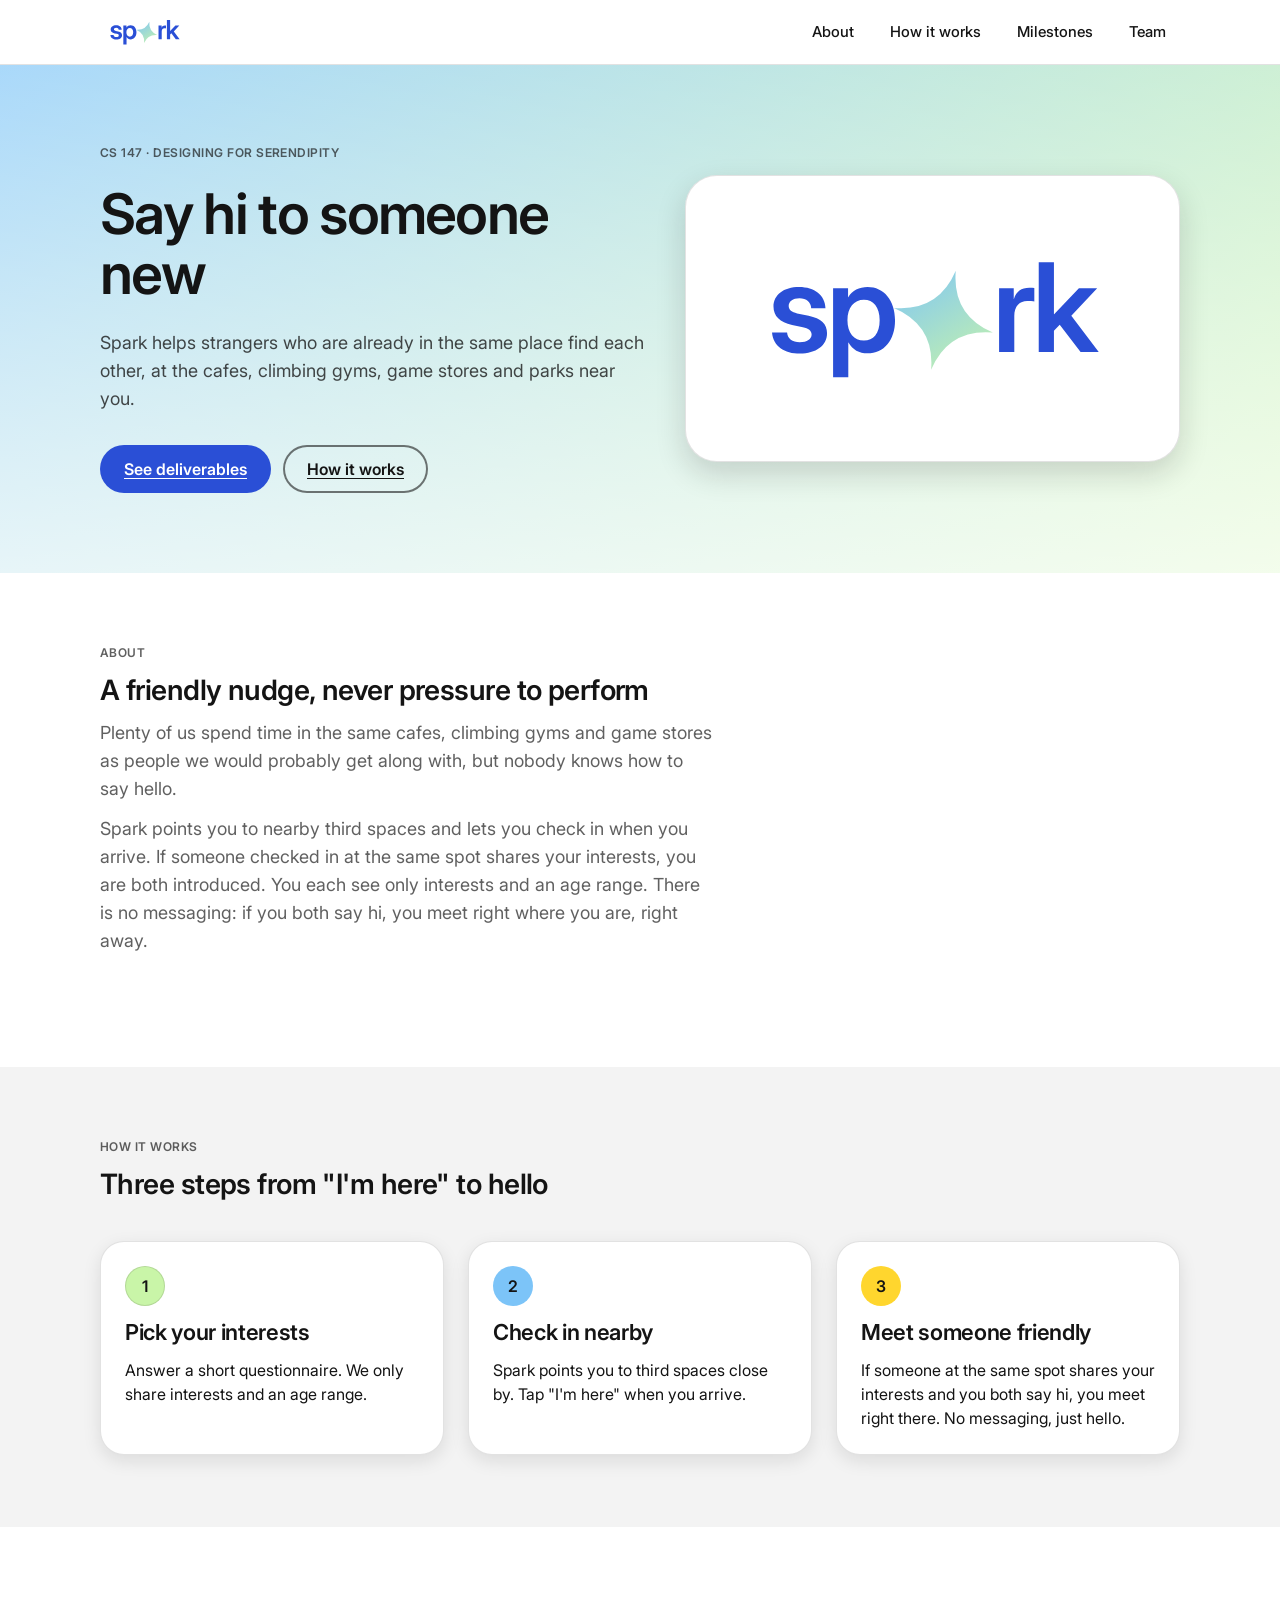
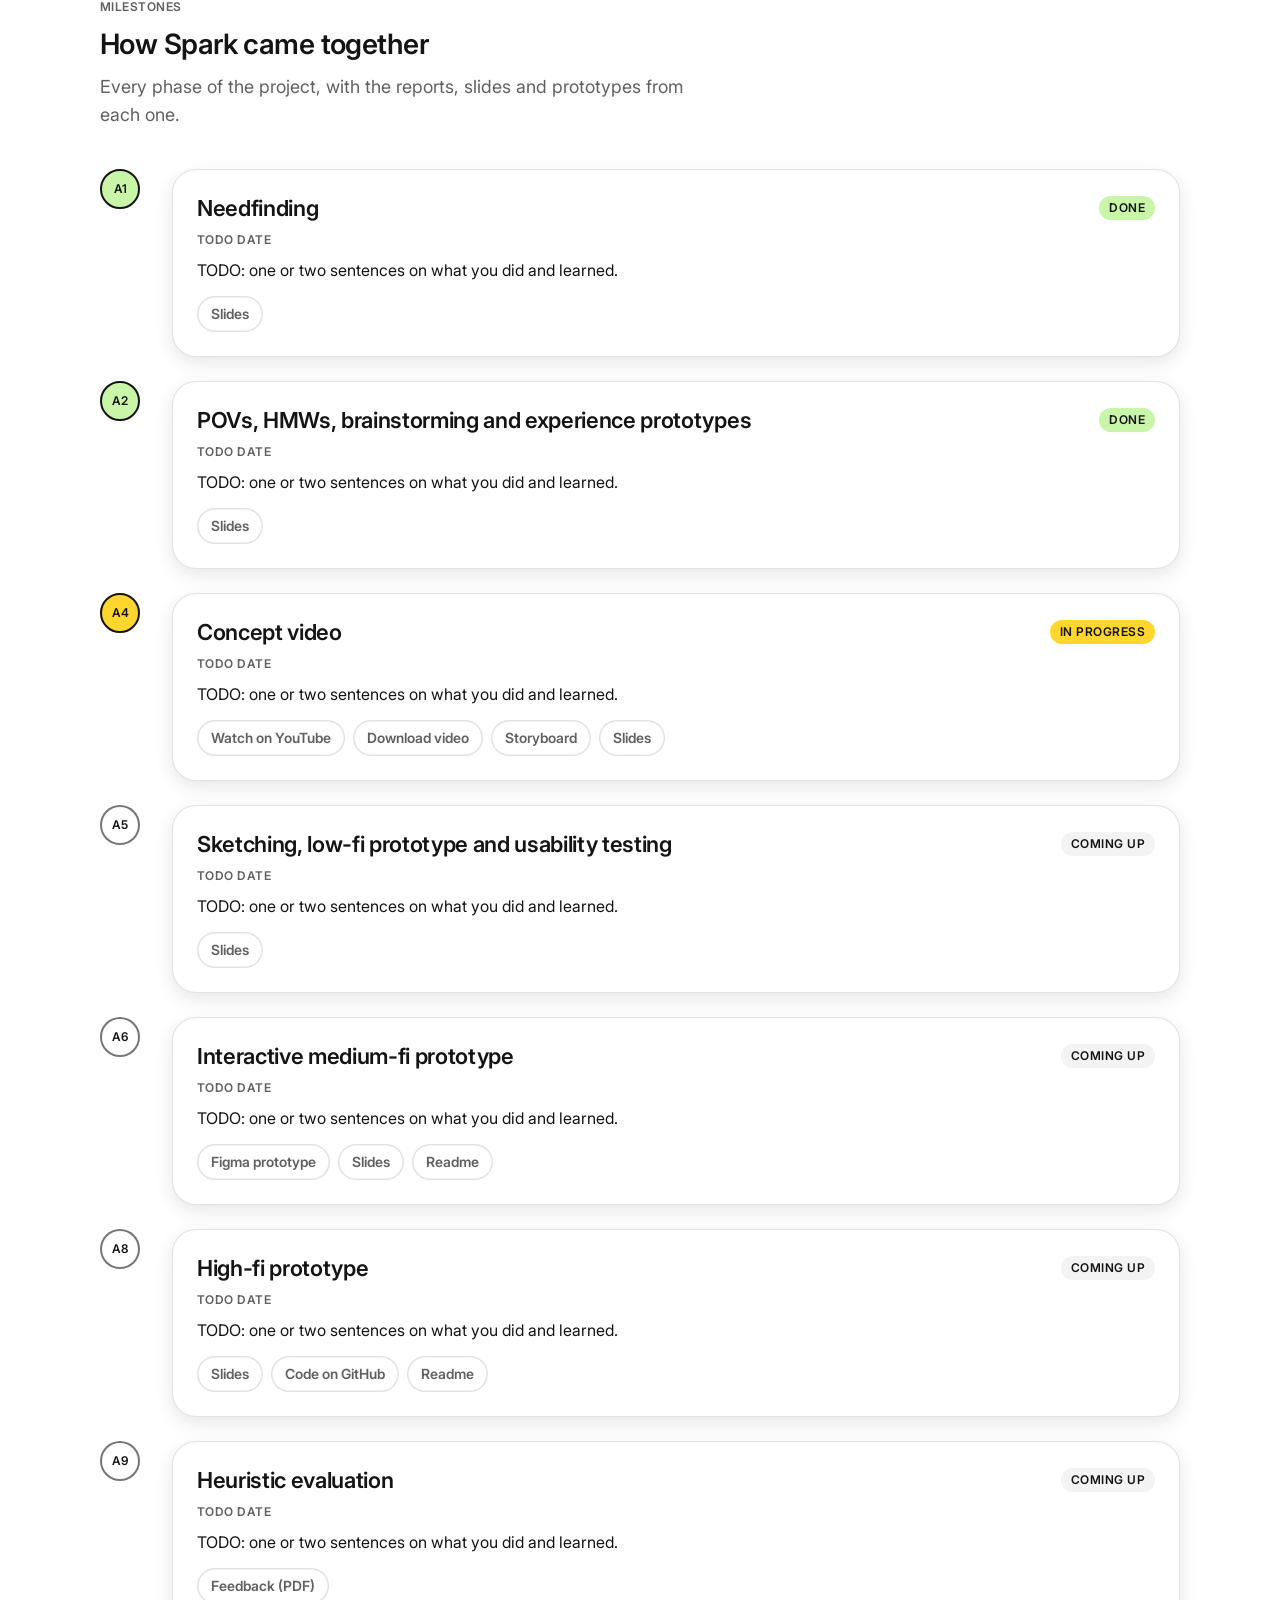
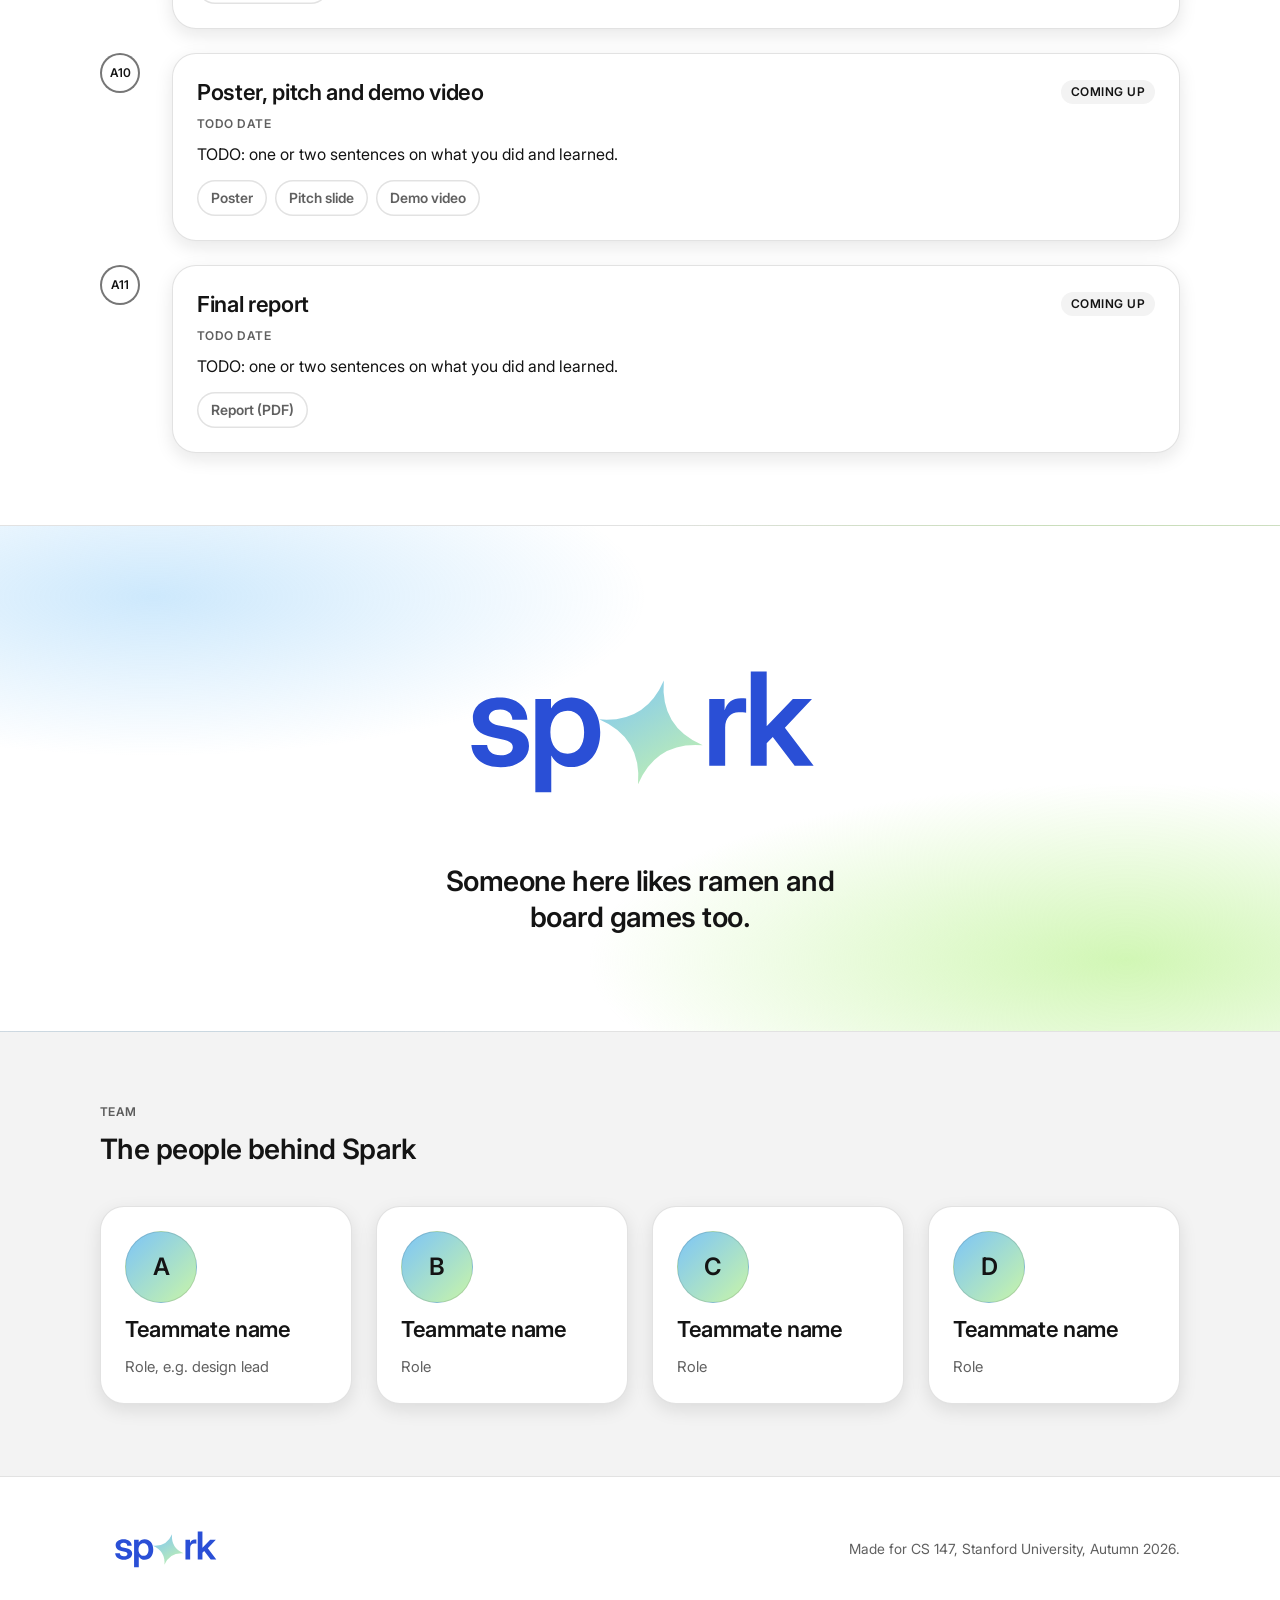
==== index.html @ 53fa0419 "Bigger logo placements and gentle page animation Hero logo card, mid-page logo band, larger footer l" ====
<!doctype html>
<html lang="en" data-theme="light">
<head>
  <meta charset="utf-8">
  <meta name="viewport" content="width=device-width, initial-scale=1">
  <title>Spark</title>
  <meta name="description" content="Spark helps strangers who are already in the same place find each other.">
  <link rel="icon" href="brand/logo/spark-mark.svg" type="image/svg+xml">
  <link rel="stylesheet" href="brand/tokens.css">
  <link rel="stylesheet" href="brand/components/bundle.css">
  <link rel="stylesheet" href="css/style.css">
  <script>document.documentElement.classList.add("js");</script>
</head>
<body>

<!-- All links on this site are RELATIVE (no leading slash, no full URLs to our own files)
     so it can move from web.stanford.edu to hci.stanford.edu at the end of the quarter. -->

<header class="nav">
  <div class="wrap">
    <a href="#top" aria-label="Spark home"><img src="brand/logo/spark-logo-transparent.svg" alt="Spark"></a>
    <nav aria-label="Main">
      <ul>
        <li><a href="#about">About</a></li>
        <li><a href="#how">How it works</a></li>
        <li><a href="#milestones">Milestones</a></li>
        <li><a href="#team">Team</a></li>
      </ul>
    </nav>
  </div>
</header>

<main id="top">

  <!-- Hero -->
  <div class="hero">
    <!-- tiny decorative sparkles (same four-point shape as the logo), they pop in and fade -->
    <svg width="0" height="0" style="position:absolute" aria-hidden="true"><symbol id="sp" viewBox="100 -100 140 140"><path d="M170.13 -80.44 Q177.06 -37.87 219.63 -30.94 Q177.06 -24.01 170.13 18.56 Q163.20 -24.01 120.63 -30.94 Q163.20 -37.87 170.13 -80.44Z"/></symbol></svg>
    <svg class="spk s1" aria-hidden="true"><use href="#sp"/></svg>
    <svg class="spk s2" aria-hidden="true"><use href="#sp"/></svg>
    <svg class="spk s3" aria-hidden="true"><use href="#sp"/></svg>
    <svg class="spk s4" aria-hidden="true"><use href="#sp"/></svg>
    <div class="wrap hero-grid">
      <div class="hero-copy">
        <p class="label">CS 147 · Designing for Serendipity</p>
        <h1>Say hi to someone new</h1>
        <p class="lead">Spark helps strangers who are already in the same place find each other, at the cafes, climbing gyms, game stores and parks near you.</p>
        <div class="actions">
          <a class="sp-btn" href="#milestones">See deliverables</a>
          <a class="sp-btn sp-btn--secondary" href="#how">How it works</a>
        </div>
      </div>
      <div class="hero-logo-card">
        <img src="brand/logo/spark-logo-animated-transparent.svg" alt="Spark">
      </div>
    </div>
  </div>

  <!-- About -->
  <section id="about">
    <div class="wrap">
      <div class="section-head">
        <p class="label">About</p>
        <h2>A friendly nudge, never pressure to perform</h2>
        <p class="lead">Plenty of us spend time in the same cafes, climbing gyms and game stores as people we would probably get along with, but nobody knows how to say hello.</p>
        <p class="lead">Spark points you to nearby third spaces and lets you check in when you arrive. If someone checked in at the same spot shares your interests, you are both introduced. You each see only interests and an age range. There is no messaging: if you both say hi, you meet right where you are, right away.</p>
      </div>
    </div>
  </section>

  <!-- How it works -->
  <section id="how" class="band">
    <div class="wrap">
      <div class="section-head">
        <p class="label">How it works</p>
        <h2>Three steps from "I'm here" to hello</h2>
      </div>
      <div class="steps">
        <div class="card">
          <div class="step-num">1</div>
          <h3>Pick your interests</h3>
          <p>Answer a short questionnaire. We only share interests and an age range.</p>
        </div>
        <div class="card">
          <div class="step-num">2</div>
          <h3>Check in nearby</h3>
          <p>Spark points you to third spaces close by. Tap "I'm here" when you arrive.</p>
        </div>
        <div class="card">
          <div class="step-num">3</div>
          <h3>Meet someone friendly</h3>
          <p>If someone at the same spot shares your interests and you both say hi, you meet right there. No messaging, just hello.</p>
        </div>
      </div>
      <!-- TODO: add screenshots or prototype links here (put files in assets/img/) -->
    </div>
  </section>

  <!-- Milestones -->
  <section id="milestones">
    <div class="wrap">
      <div class="section-head">
        <p class="label">Milestones</p>
        <h2>How Spark came together</h2>
        <p class="lead">Every phase of the project, with the reports, slides and prototypes from each one.</p>
      </div>

      <!-- To add a milestone: copy one <li> block, change the class (done / now / blank),
           the number, title, date, text and links. Put PDFs in the docs/ folder and link
           with a relative path, like href="docs/needfinding.pdf". Use class="chip soon" for
           links that are not ready yet. -->
      <ol class="timeline">

        <li class="milestone done">
          <div class="dot">A1</div>
          <div class="card">
            <div class="milestone-top"><h3>Needfinding</h3><span class="badge done">Done</span></div>
            <p class="label">TODO date</p>
            <p>TODO: one or two sentences on what you did and learned.</p>
            <div class="links"><a class="chip soon" href="#milestones">Slides</a></div>
          </div>
        </li>

        <li class="milestone done">
          <div class="dot">A2</div>
          <div class="card">
            <div class="milestone-top"><h3>POVs, HMWs, brainstorming and experience prototypes</h3><span class="badge done">Done</span></div>
            <p class="label">TODO date</p>
            <p>TODO: one or two sentences on what you did and learned.</p>
            <div class="links"><a class="chip soon" href="#milestones">Slides</a></div>
          </div>
        </li>

        <li class="milestone now">
          <div class="dot">A4</div>
          <div class="card">
            <div class="milestone-top"><h3>Concept video</h3><span class="badge now">In progress</span></div>
            <p class="label">TODO date</p>
            <p>TODO: one or two sentences on what you did and learned.</p>
            <div class="links"><a class="chip soon" href="#milestones">Watch on YouTube</a><a class="chip soon" href="#milestones">Download video</a><a class="chip soon" href="#milestones">Storyboard</a><a class="chip soon" href="#milestones">Slides</a></div>
          </div>
        </li>

        <li class="milestone ">
          <div class="dot">A5</div>
          <div class="card">
            <div class="milestone-top"><h3>Sketching, low-fi prototype and usability testing</h3><span class="badge ">Coming up</span></div>
            <p class="label">TODO date</p>
            <p>TODO: one or two sentences on what you did and learned.</p>
            <div class="links"><a class="chip soon" href="#milestones">Slides</a></div>
          </div>
        </li>

        <li class="milestone ">
          <div class="dot">A6</div>
          <div class="card">
            <div class="milestone-top"><h3>Interactive medium-fi prototype</h3><span class="badge ">Coming up</span></div>
            <p class="label">TODO date</p>
            <p>TODO: one or two sentences on what you did and learned.</p>
            <div class="links"><a class="chip soon" href="#milestones">Figma prototype</a><a class="chip soon" href="#milestones">Slides</a><a class="chip soon" href="#milestones">Readme</a></div>
          </div>
        </li>

        <li class="milestone ">
          <div class="dot">A8</div>
          <div class="card">
            <div class="milestone-top"><h3>High-fi prototype</h3><span class="badge ">Coming up</span></div>
            <p class="label">TODO date</p>
            <p>TODO: one or two sentences on what you did and learned.</p>
            <div class="links"><a class="chip soon" href="#milestones">Slides</a><a class="chip soon" href="#milestones">Code on GitHub</a><a class="chip soon" href="#milestones">Readme</a></div>
          </div>
        </li>

        <li class="milestone ">
          <div class="dot">A9</div>
          <div class="card">
            <div class="milestone-top"><h3>Heuristic evaluation</h3><span class="badge ">Coming up</span></div>
            <p class="label">TODO date</p>
            <p>TODO: one or two sentences on what you did and learned.</p>
            <div class="links"><a class="chip soon" href="#milestones">Feedback (PDF)</a></div>
          </div>
        </li>

        <li class="milestone ">
          <div class="dot">A10</div>
          <div class="card">
            <div class="milestone-top"><h3>Poster, pitch and demo video</h3><span class="badge ">Coming up</span></div>
            <p class="label">TODO date</p>
            <p>TODO: one or two sentences on what you did and learned.</p>
            <div class="links"><a class="chip soon" href="#milestones">Poster</a><a class="chip soon" href="#milestones">Pitch slide</a><a class="chip soon" href="#milestones">Demo video</a></div>
          </div>
        </li>

        <li class="milestone ">
          <div class="dot">A11</div>
          <div class="card">
            <div class="milestone-top"><h3>Final report</h3><span class="badge ">Coming up</span></div>
            <p class="label">TODO date</p>
            <p>TODO: one or two sentences on what you did and learned.</p>
            <div class="links"><a class="chip soon" href="#milestones">Report (PDF)</a></div>
          </div>
        </li>

      </ol>
    </div>
  </section>

  <!-- Logo band -->
  <section class="logo-band sp-wash" aria-label="Spark">
    <div class="wrap">
      <img src="brand/logo/spark-logo-animated-transparent.svg" alt="Spark">
      <p class="pull">Someone here likes ramen and board games too.</p>
    </div>
  </section>

  <!-- Team -->
  <section id="team" class="band">
    <div class="wrap">
      <div class="section-head">
        <p class="label">Team</p>
        <h2>The people behind Spark</h2>
      </div>
      <!-- Copy a .person card per teammate. For a photo, replace the initial with
           <img src="assets/img/name.jpg" alt="Name"> inside .avatar -->
      <div class="team">
        <div class="card person"><div class="avatar">A</div><h3>Teammate name</h3><p class="role">Role, e.g. design lead</p></div>
        <div class="card person"><div class="avatar">B</div><h3>Teammate name</h3><p class="role">Role</p></div>
        <div class="card person"><div class="avatar">C</div><h3>Teammate name</h3><p class="role">Role</p></div>
        <div class="card person"><div class="avatar">D</div><h3>Teammate name</h3><p class="role">Role</p></div>
      </div>
    </div>
  </section>

</main>

<footer>
  <div class="wrap">
    <img src="brand/logo/spark-logo-transparent.svg" alt="Spark">
    <p>Made for CS 147, Stanford University, Autumn 2026.</p>
  </div>
</footer>

<script src="js/main.js"></script>
</body>
</html>
---- brand/tokens.css ----
/* Generated from tokens.json (Spark brand kit v3). Do not hand-edit; change tokens.json and regenerate. */
:root {
  --royal: #2A4FD6;
  --spark: #FFD62E;
  --sky: #7CC4F8;
  --mint: #C9F5A8;
  --ink: #141414;
  --white: #FFFFFF;
  --on-color: var(--ink);
  --space-1: 4px;
  --space-2: 8px;
  --space-3: 12px;
  --space-4: 16px;
  --space-5: 24px;
  --space-6: 32px;
  --space-7: 48px;
  --space-8: 64px;
  --radius-sm: 8px;
  --radius-md: 16px;
  --radius-lg: 24px;
  --radius-xl: 32px;
  --radius-pill: 999px;
  --radius-icon: 22.5%;
  --font-display: "Inter", ui-sans-serif, system-ui, -apple-system, "Segoe UI", sans-serif;
  --font-sans: "Inter", ui-sans-serif, system-ui, -apple-system, "Segoe UI", sans-serif;
}
:root,
[data-theme="light"] {
  --surface: var(--white);
  --surface-raised: var(--white);
  --surface-sunken: rgba(20, 20, 20, 0.05);
  --text: var(--ink);
  --text-muted: rgba(20, 20, 20, 0.68);
  --line: rgba(20, 20, 20, 0.12);
  --line-strong: rgba(20, 20, 20, 0.58);
  --primary: var(--royal);
  --on-primary: var(--white);
  --link: var(--royal);
  --focus: var(--royal);
  --shadow-soft: 0 6px 18px rgba(20, 20, 20, 0.10);
  --shadow-lift: 0 12px 30px rgba(20, 20, 20, 0.16);
}
[data-theme="dark"] {
  --surface: var(--ink);
  --surface-raised: rgba(255, 255, 255, 0.08);
  --surface-sunken: rgba(0, 0, 0, 0.25);
  --text: var(--white);
  --text-muted: rgba(255, 255, 255, 0.72);
  --line: rgba(255, 255, 255, 0.14);
  --line-strong: rgba(255, 255, 255, 0.6);
  --primary: var(--sky);
  --on-primary: var(--ink);
  --link: var(--sky);
  --focus: var(--white);
  --shadow-soft: 0 6px 18px rgba(0, 0, 0, 0.40);
  --shadow-lift: 0 12px 30px rgba(0, 0, 0, 0.50);
}

body { background: var(--surface); color: var(--text); font-family: var(--font-sans); }
---- brand/components/bundle.css ----
/* Spark component styles. Every value comes from tokens.css custom properties. */

.sp-btn {
  display: inline-flex;
  align-items: center;
  justify-content: center;
  gap: var(--space-2);
  min-height: 48px;
  padding: var(--space-3) var(--space-5);
  border: 0;
  border-radius: var(--radius-pill);
  background: var(--primary);
  color: var(--on-primary);
  font: 600 16px/24px var(--font-sans);
  cursor: pointer;
  transition: transform 160ms cubic-bezier(0.34, 1.56, 0.64, 1), background 160ms ease;
}
.sp-btn:hover { transform: translateY(-1px); }
.sp-btn:active { background-image: linear-gradient(rgba(20, 20, 20, 0.14), rgba(20, 20, 20, 0.14)); transform: scale(0.97, 0.95); }
.sp-btn:focus-visible { outline: 2px solid var(--focus); outline-offset: 2px; }
.sp-btn--accept { background: var(--spark); color: var(--on-color); }
.sp-btn--secondary {
  background: transparent;
  color: var(--text);
  box-shadow: inset 0 0 0 2px var(--line-strong);
}
.sp-btn--secondary:active { background: var(--surface-sunken); color: var(--text); }
.sp-btn--small { min-height: 40px; padding: var(--space-2) var(--space-4); font-size: 14px; line-height: 20px; }
.sp-btn[disabled] {
  background: var(--surface-sunken);
  color: var(--text-muted);
  box-shadow: none;
  cursor: not-allowed;
  transform: none;
}

.sp-chip {
  display: inline-flex;
  align-items: center;
  gap: var(--space-1);
  padding: 6px var(--space-3);
  border: 0;
  border-radius: var(--radius-pill);
  background: var(--surface-raised);
  box-shadow: inset 0 0 0 1.5px var(--line-strong);
  color: var(--text);
  font: 600 14px/20px var(--font-sans);
  cursor: pointer;
}
.sp-chip[aria-pressed="true"],
.sp-chip--selected {
  background: var(--primary);
  box-shadow: none;
  color: var(--on-primary);
}
.sp-chip--static { cursor: default; }
.sp-chip:focus-visible { outline: 2px solid var(--focus); outline-offset: 2px; }

.sp-badge {
  display: inline-flex;
  align-items: center;
  gap: var(--space-1);
  padding: 2px var(--space-2);
  border-radius: var(--radius-pill);
  font: 600 12px/16px var(--font-sans);
  letter-spacing: 0.04em;
  text-transform: uppercase;
}
.sp-badge--here { background: var(--sky); color: var(--on-color); }
.sp-badge--match { background: var(--spark); color: var(--on-color); }
.sp-badge--mint { background: var(--mint); color: var(--on-color); box-shadow: inset 0 0 0 1px rgba(20, 20, 20, 0.18); }

.sp-card {
  background: var(--surface-raised);
  color: var(--text);
  border-radius: var(--radius-lg);
  box-shadow: var(--shadow-soft), inset 0 0 0 1px var(--line);
  padding: var(--space-4);
  font-family: var(--font-sans);
}
.sp-card--hero {
  border-radius: var(--radius-xl);
  box-shadow: var(--shadow-lift), inset 0 0 0 1px var(--line);
  padding: var(--space-5);
}
.sp-card__title { margin: 0; font: 600 22px/28px var(--font-display); letter-spacing: -0.015em; }
.sp-card__meta { margin: var(--space-1) 0 0; color: var(--text-muted); font: 400 13px/18px var(--font-sans); }
.sp-card__row { display: flex; flex-wrap: wrap; gap: var(--space-2); margin-top: var(--space-3); }
.sp-card__actions { display: flex; gap: var(--space-3); margin-top: var(--space-4); }
.sp-card__actions > .sp-btn { flex: 1; }
.sp-card__note { margin: var(--space-3) 0 0; color: var(--text-muted); font: 400 13px/18px var(--font-sans); }

.sp-pin {
  flex: none;
  width: 40px;
  height: 40px;
  border-radius: 50%;
  background: var(--sky);
  display: grid;
  place-items: center;
}
.sp-pin svg { width: 22px; height: 22px; }

.sp-avatar {
  flex: none;
  width: 56px;
  height: 56px;
  border-radius: 50%;
  background: var(--ink);
  box-shadow: inset 0 0 0 1px rgba(255, 255, 255, 0.16);
  display: grid;
  place-items: center;
}
.sp-avatar svg { width: 36px; height: 36px; }

.sp-head { display: flex; align-items: center; gap: var(--space-3); }

/* Checked-in card: soft mint wash. Text is always ink on mint, in both themes. */
.sp-card--here {
  background: var(--mint);
  color: var(--ink);
}
.sp-card--here .sp-card__meta,
.sp-card--here .sp-card__note { color: rgba(20, 20, 20, 0.68); }

/* The sparkle gradient: sky to mint at 135 degrees. For washes, the logo sparkle and hero moments. */
.sp-gradient { background: linear-gradient(135deg, var(--sky), var(--mint)); color: var(--on-color); }

/* Soft wash for splash and match screens: a breath of sky top left, mint bottom right. */
.sp-wash {
  background:
    radial-gradient(55% 45% at 12% 14%, rgba(124, 196, 248, 0.38), rgba(124, 196, 248, 0) 70%),
    radial-gradient(60% 50% at 88% 86%, rgba(201, 245, 168, 0.85), rgba(201, 245, 168, 0) 70%),
    var(--surface);
}
[data-theme="dark"] .sp-wash {
  background:
    radial-gradient(55% 45% at 12% 14%, rgba(124, 196, 248, 0.10), rgba(124, 196, 248, 0) 70%),
    radial-gradient(60% 50% at 88% 86%, rgba(201, 245, 168, 0.06), rgba(201, 245, 168, 0) 70%),
    var(--surface);
}

.sp-link { color: var(--link); font-weight: 600; text-decoration: underline; text-underline-offset: 3px; }
---- css/style.css ----
/* Inter, hosted on this site (course rule: all content on the Stanford server). */
@font-face { font-family: "Inter"; font-weight: 400; font-style: normal; font-display: swap;
  src: url("../assets/fonts/Inter/static/Inter_24pt-Regular.ttf") format("truetype"); }
@font-face { font-family: "Inter"; font-weight: 500; font-style: normal; font-display: swap;
  src: url("../assets/fonts/Inter/static/Inter_24pt-Medium.ttf") format("truetype"); }
@font-face { font-family: "Inter"; font-weight: 600; font-style: normal; font-display: swap;
  src: url("../assets/fonts/Inter/static/Inter_24pt-SemiBold.ttf") format("truetype"); }

/* Spark team site. Tokens come from the Spark brand kit (six colors only). */
:root {
  --sunken: var(--surface-sunken);
  --gradient: linear-gradient(135deg, var(--sky), var(--mint));
}

* { box-sizing: border-box; }
html { scroll-behavior: smooth; scroll-padding-top: 80px; }
body {
  margin: 0;
  font-family: var(--font-sans);
  font-size: 16px;
  line-height: 24px;
  color: var(--text);
  background: var(--surface);
  -webkit-font-smoothing: antialiased;
}
img, svg { max-width: 100%; display: block; }
a { color: var(--link); font-weight: 600; text-decoration: underline; text-underline-offset: 3px; }
a:focus-visible, button:focus-visible { outline: 2px solid var(--focus); outline-offset: 2px; }

h1, h2, h3 { font-weight: 600; margin: 0; }
h1 { font-size: clamp(40px, 7vw, 56px); line-height: 1.07; letter-spacing: -0.03em; }
h2 { font-size: 28px; line-height: 34px; letter-spacing: -0.02em; }
h3 { font-size: 22px; line-height: 28px; letter-spacing: -0.015em; }
p { margin: 0; }

.wrap { width: min(1080px, 100% - 32px); margin-inline: auto; }
.label {
  font-size: 12px; line-height: 16px; font-weight: 600;
  letter-spacing: 0.04em; text-transform: uppercase; color: var(--text-muted);
}
.lead { font-size: 18px; line-height: 28px; color: var(--text-muted); max-width: 56ch; }

/* Nav */
.nav {
  position: sticky; top: 0; z-index: 10;
  background: rgba(255, 255, 255, 0.92);
  backdrop-filter: blur(8px);
  border-bottom: 1px solid var(--line);
}
.nav .wrap { display: flex; align-items: center; justify-content: space-between; height: 64px; }
.nav img { height: 44px; width: auto; }
.nav ul { display: flex; gap: 8px; list-style: none; margin: 0; padding: 0; }
.nav li a {
  display: inline-block; padding: 8px 14px; border-radius: var(--radius-pill);
  color: var(--ink); text-decoration: none; font-weight: 500; font-size: 15px;
}
.nav li a:hover { background: var(--sunken); }

/* Hero */
/* Sections */
section { padding: 72px 0; }
.section-head { display: grid; gap: 12px; margin-bottom: 40px; }

/* How it works */
.steps { display: grid; gap: 24px; grid-template-columns: repeat(auto-fit, minmax(240px, 1fr)); }
.card {
  background: var(--white); border: 1px solid var(--line);
  border-radius: var(--radius-lg); padding: 24px; box-shadow: var(--shadow-soft);
  display: grid; gap: 12px; align-content: start;
}
.step-num {
  width: 40px; height: 40px; border-radius: var(--radius-pill);
  display: grid; place-items: center; font-weight: 600;
  background: var(--mint); color: var(--ink); border: 1px solid var(--line);
}
.card:nth-child(2) .step-num { background: var(--sky); border: 0; }
.card:nth-child(3) .step-num { background: var(--spark); border: 0; }

.band { background: var(--sunken); }
.pull { font-size: 28px; line-height: 36px; font-weight: 600; letter-spacing: -0.02em; max-width: 28ch; }

/* Milestones */
.timeline { list-style: none; margin: 0; padding: 0; display: grid; gap: 24px; }
.milestone { display: grid; gap: 16px; grid-template-columns: 56px 1fr; }
.milestone .dot {
  width: 40px; height: 40px; border-radius: var(--radius-pill);
  background: var(--white); border: 2px solid var(--line-strong);
  display: grid; place-items: center; font-weight: 600; font-size: 12px;
}
.milestone.done .dot { background: var(--mint); border-color: var(--ink); }
.milestone.now .dot { background: var(--spark); border-color: var(--ink); }
.milestone .card { gap: 10px; }
.milestone-top { display: flex; flex-wrap: wrap; align-items: center; gap: 8px 12px; justify-content: space-between; }
.badge {
  font-size: 12px; line-height: 16px; font-weight: 600; letter-spacing: 0.04em;
  text-transform: uppercase; padding: 4px 10px; border-radius: var(--radius-pill);
  background: var(--sunken); color: var(--ink);
}
.badge.done { background: var(--mint); }
.badge.now { background: var(--spark); }
.links { display: flex; flex-wrap: wrap; gap: 8px; margin-top: 4px; }
.chip {
  display: inline-block; padding: 6px 14px; border-radius: var(--radius-pill);
  font-size: 14px; font-weight: 600; text-decoration: none; color: var(--royal);
  box-shadow: inset 0 0 0 1.5px var(--royal);
}
.chip:hover { background: var(--royal); color: var(--white); }
.chip.soon { color: var(--text-muted); box-shadow: inset 0 0 0 1.5px var(--line); pointer-events: none; }

/* Team */
.team { display: grid; gap: 24px; grid-template-columns: repeat(auto-fit, minmax(220px, 1fr)); }
.person { text-align: left; }
.avatar {
  width: 72px; height: 72px; border-radius: var(--radius-pill);
  background: var(--gradient); display: grid; place-items: center;
  font-size: 24px; font-weight: 600; border: 1px solid var(--line);
}
.avatar img { width: 100%; height: 100%; border-radius: inherit; object-fit: cover; }
.role { color: var(--text-muted); font-size: 15px; }

/* Footer */
footer { border-top: 1px solid var(--line); padding: 40px 0; color: var(--text-muted); font-size: 14px; }
footer .wrap { display: flex; flex-wrap: wrap; gap: 16px; justify-content: space-between; align-items: center; }
footer img { height: 64px; width: auto; }

@media (prefers-reduced-motion: reduce) {
  html { scroll-behavior: auto; }
  .btn { transition: none; }
}
@media (max-width: 720px) {
  .nav ul { display: none; }
  .milestone { grid-template-columns: 40px 1fr; gap: 12px; }
  section { padding: 56px 0; }
}

/* ---------- Hero ---------- */
.hero { background: var(--gradient); position: relative; overflow: hidden; }
.hero::after {
  content: ""; position: absolute; inset: 0; pointer-events: none;
  background: linear-gradient(180deg, rgba(255,255,255,0.35), rgba(255,255,255,0.78));
}
.hero-grid {
  position: relative; z-index: 1; padding: 80px 0; display: grid; gap: 40px;
  grid-template-columns: 1.1fr 1fr; align-items: center;
}
.hero-copy { display: grid; gap: 24px; justify-items: start; }
.hero h1 { max-width: 14ch; }
.hero .lead { color: rgba(20, 20, 20, 0.78); }
.hero .actions { display: flex; flex-wrap: wrap; gap: 12px; margin-top: 8px; }
.hero-logo-card {
  background: var(--white); border-radius: var(--radius-xl);
  box-shadow: var(--shadow-lift), inset 0 0 0 1px var(--line);
  padding: 40px 32px; display: grid; place-items: center;
}
.hero-logo-card img { width: min(100%, 420px); height: auto; }
@media (max-width: 820px) {
  .hero-grid { grid-template-columns: 1fr; padding: 48px 0 56px; }
  .hero-logo-card { order: -1; padding: 28px 20px; }
}

/* decorative sparkles: the logo's four-point shape, small, popping in and fading */
.spk { position: absolute; z-index: 1; width: 28px; height: 28px; fill: var(--white); opacity: 0; pointer-events: none; }
.spk.s1 { left: 6%;  top: 18%; animation: pop 6s ease-out 0.4s infinite; }
.spk.s2 { left: 46%; top: 10%; width: 20px; height: 20px; animation: pop 6s ease-out 2.2s infinite; }
.spk.s3 { right: 7%; top: 14%; width: 36px; height: 36px; animation: pop 6s ease-out 1.3s infinite; }
.spk.s4 { right: 12%; bottom: 14%; width: 22px; height: 22px; animation: pop 6s ease-out 3.4s infinite; }
@keyframes pop {
  0%   { opacity: 0; transform: scale(0.3) rotate(0deg); }
  12%  { opacity: 0.95; transform: scale(1.12) rotate(14deg); }
  22%  { opacity: 0.9; transform: scale(1) rotate(14deg); }
  45%, 100% { opacity: 0; transform: scale(0.8) rotate(24deg); }
}

/* hero entrance: gentle and bouncy (ease-out with a small overshoot) */
.js .hero-copy > * { animation: rise 0.4s cubic-bezier(.34,1.56,.64,1) both; }
.js .hero-copy > :nth-child(2) { animation-delay: 0.06s; }
.js .hero-copy > :nth-child(3) { animation-delay: 0.12s; }
.js .hero-copy > :nth-child(4) { animation-delay: 0.18s; }
.js .hero-logo-card { animation: card-in 0.5s cubic-bezier(.34,1.56,.64,1) 0.1s both; }
@keyframes rise { from { opacity: 0; transform: translateY(14px); } to { opacity: 1; transform: none; } }
@keyframes card-in { from { opacity: 0; transform: scale(0.94); } to { opacity: 1; transform: none; } }

/* ---------- Logo band ---------- */
.logo-band { padding: 96px 0; text-align: center; border-block: 1px solid var(--line); }
.logo-band .wrap { display: grid; gap: 24px; justify-items: center; }
.logo-band img { width: min(100%, 440px); height: auto; }
.logo-band .pull { max-width: 22ch; }

/* ---------- Scroll reveal and hover (content is always visible without JS) ---------- */
.js .reveal { opacity: 0; transform: translateY(18px); }
.js .reveal.in {
  opacity: 1; transform: none;
  transition: opacity 0.35s ease-out, transform 0.35s cubic-bezier(.34,1.56,.64,1);
  transition-delay: var(--d, 0ms);
}
.card { transition: transform 0.2s cubic-bezier(.34,1.56,.64,1), box-shadow 0.2s ease-out; }
.card:hover { transform: translateY(-3px); box-shadow: var(--shadow-lift); }
.milestone.now .dot { animation: ring 2.8s ease-out infinite; }
@keyframes ring { 0% { box-shadow: 0 0 0 0 rgba(255, 214, 46, 0.7); } 70%, 100% { box-shadow: 0 0 0 14px rgba(255, 214, 46, 0); } }
.nav { transition: box-shadow 0.2s ease-out; }
.nav.scrolled { box-shadow: var(--shadow-soft); }

@media (prefers-reduced-motion: reduce) {
  .spk { animation: none; opacity: 0; }
  .js .hero-copy > *, .js .hero-logo-card { animation: none; }
  .js .reveal, .js .reveal.in { opacity: 1; transform: none; transition: none; }
  .card, .card:hover { transition: none; transform: none; }
  .milestone.now .dot { animation: none; }
}
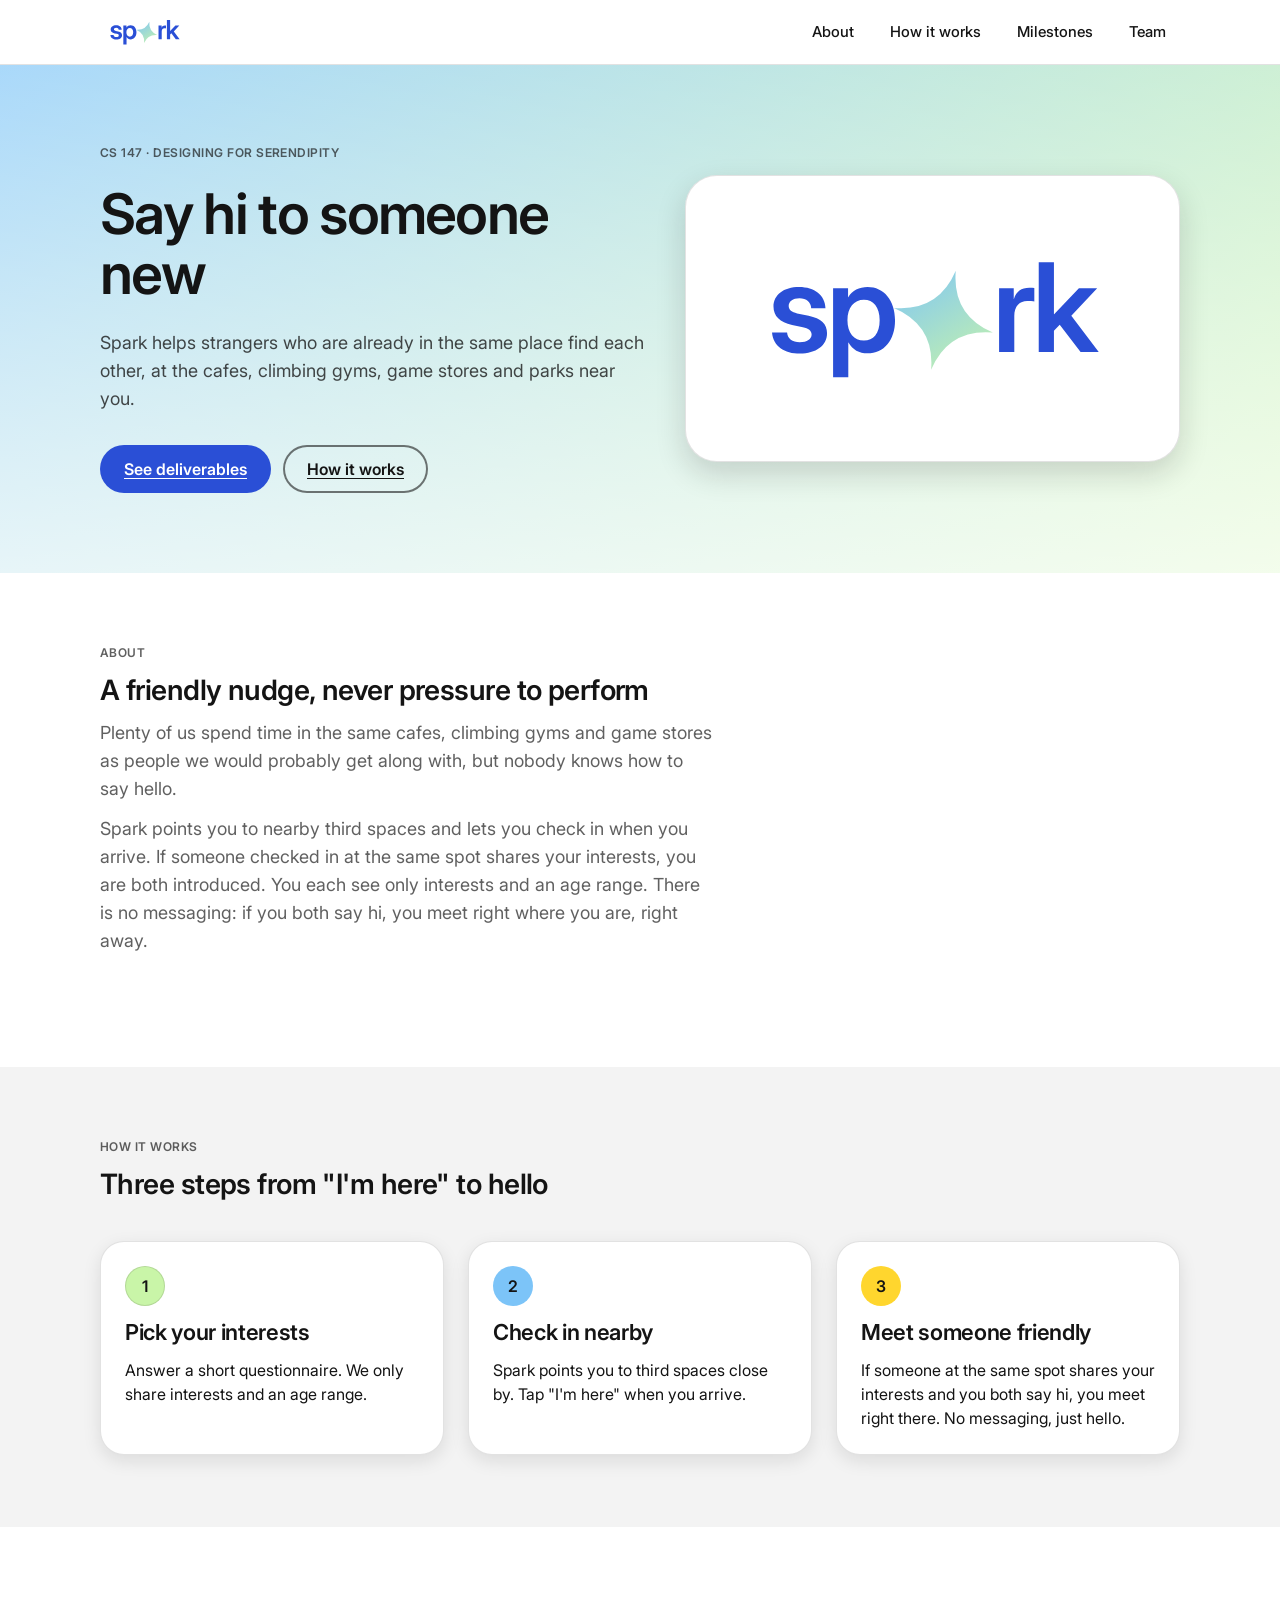
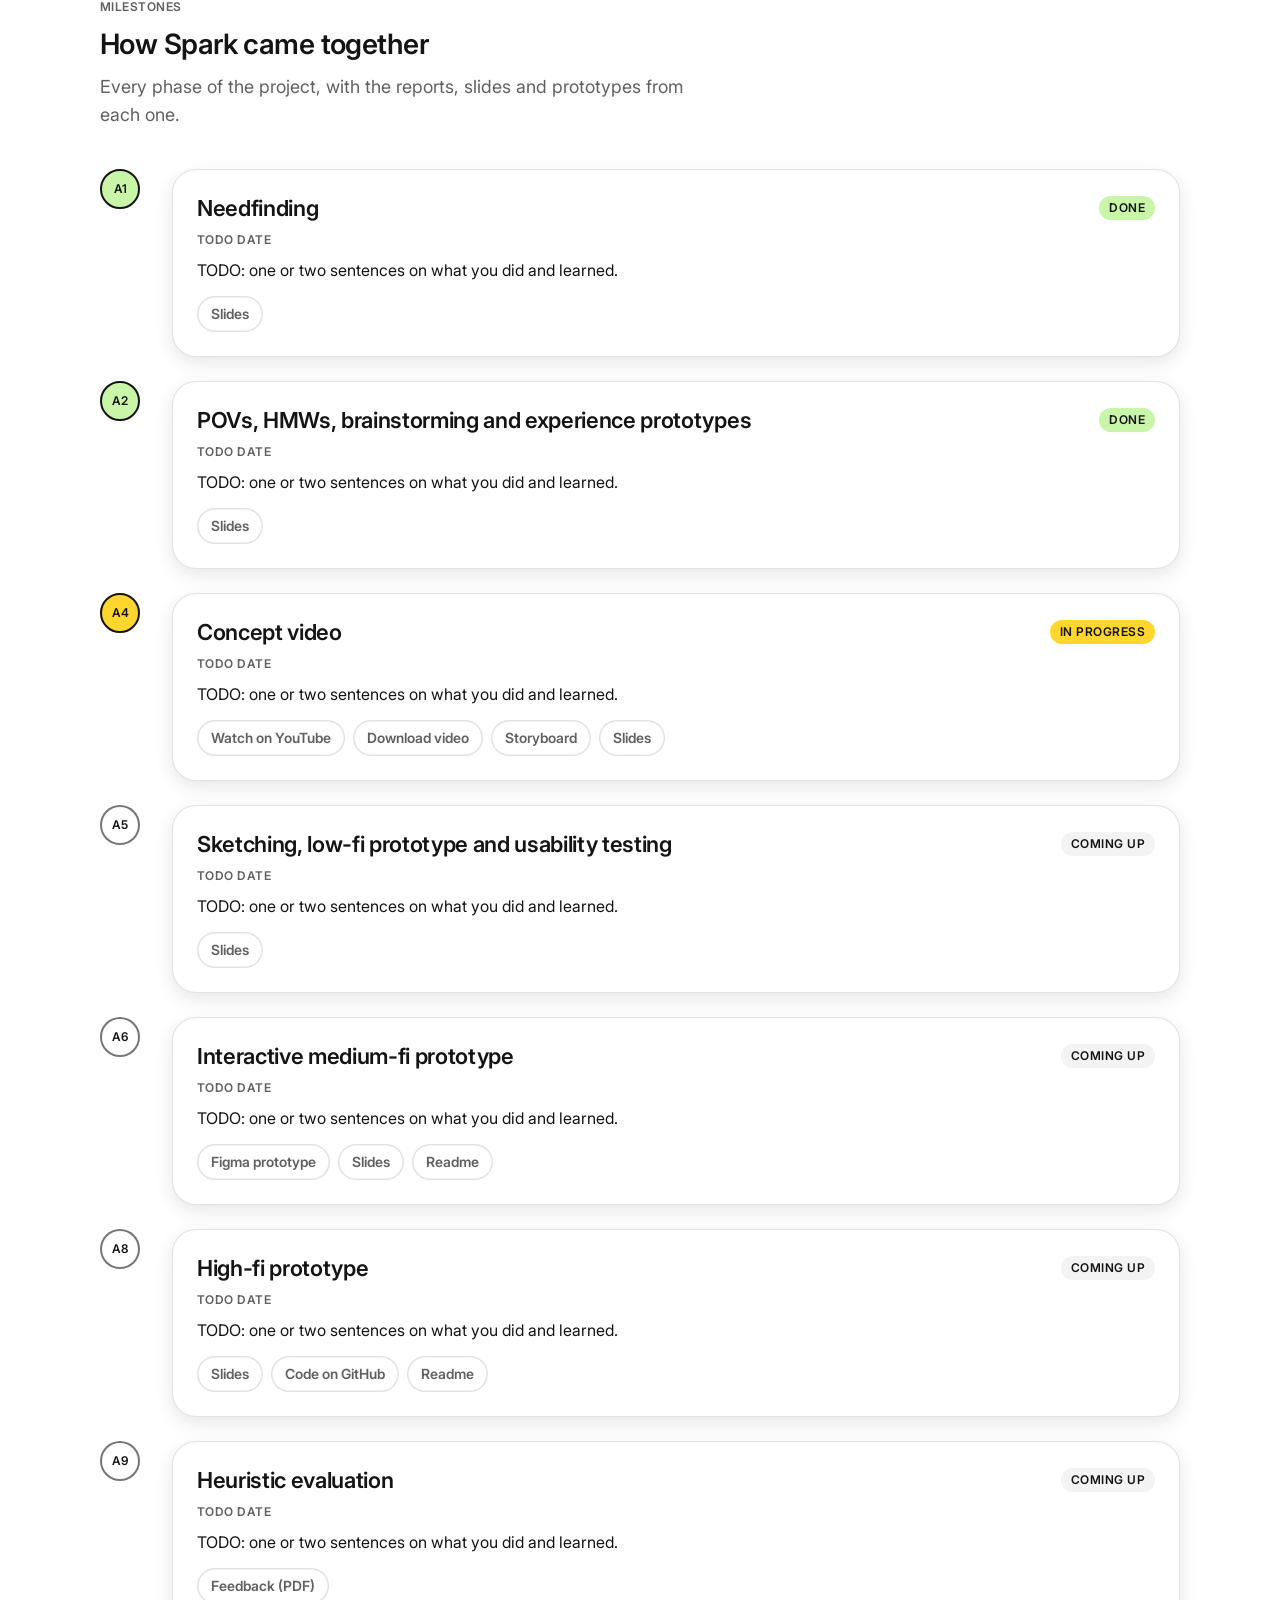
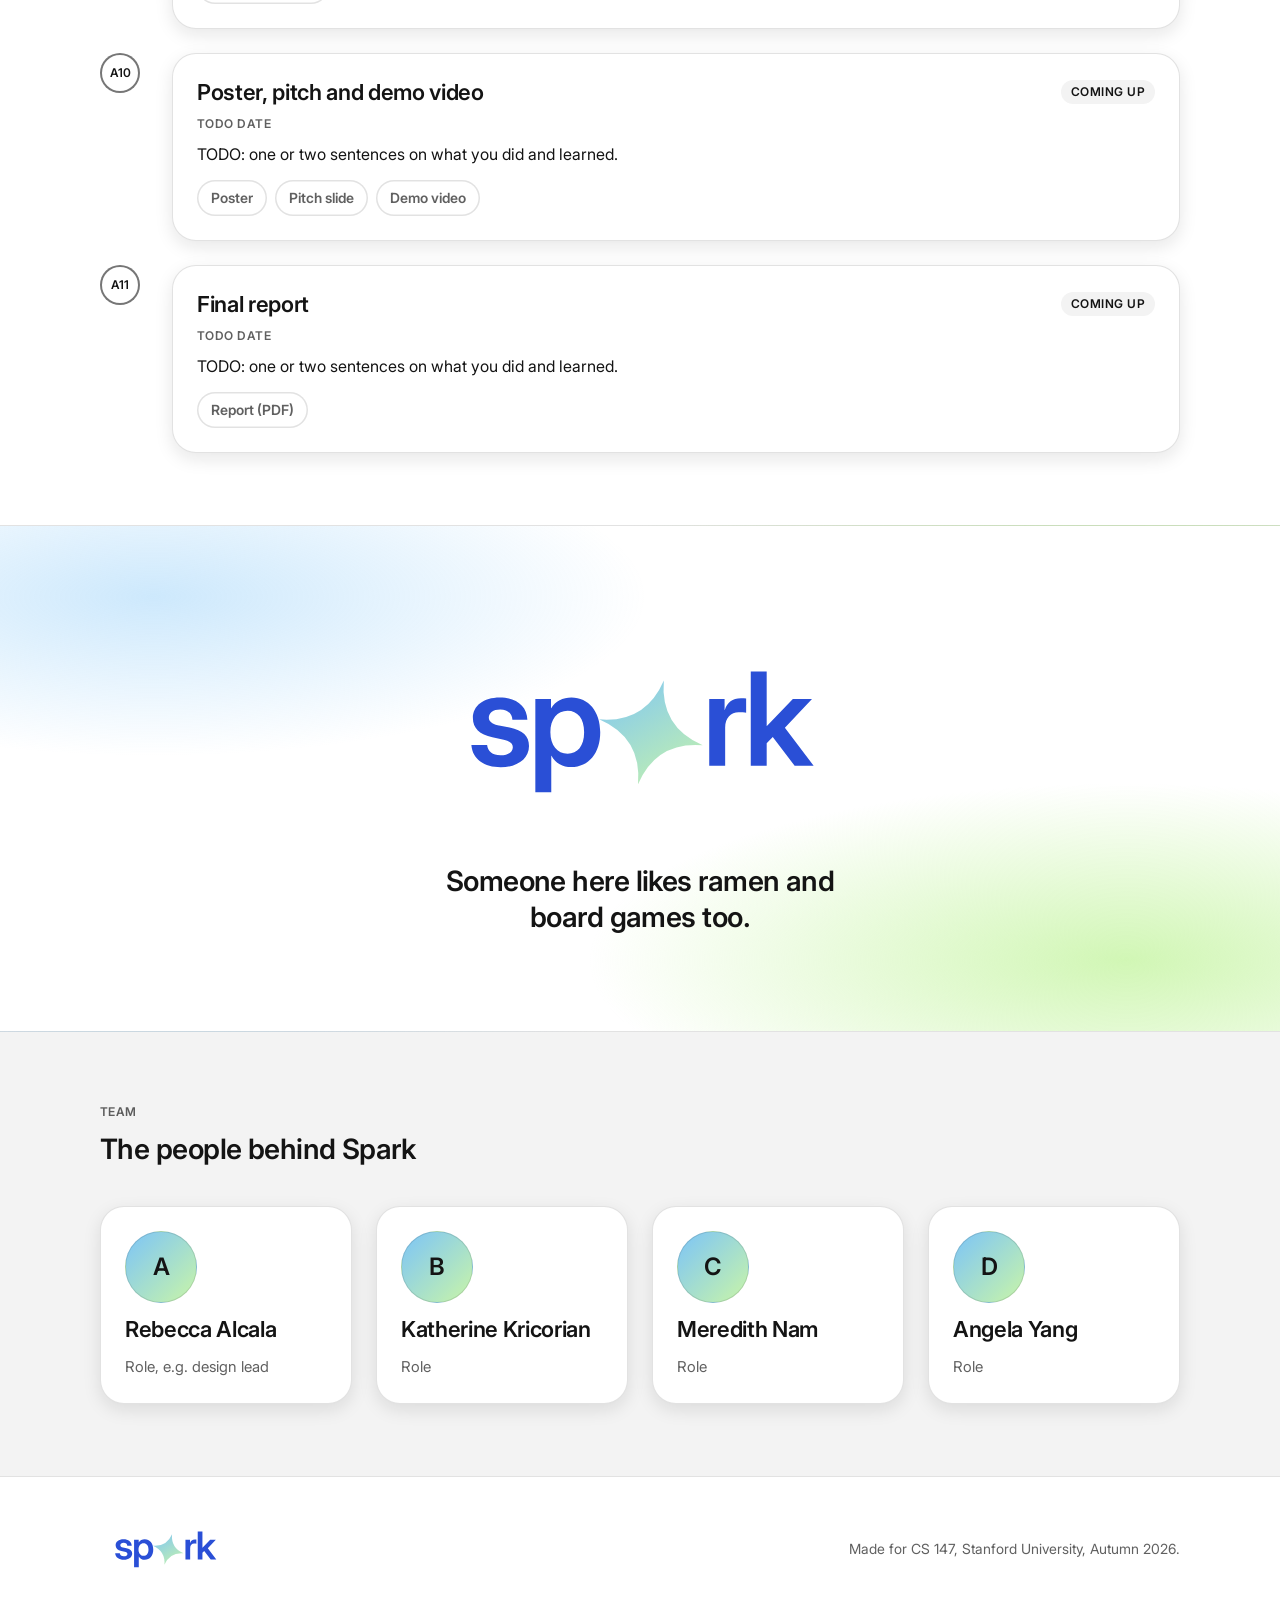
==== commit ca3f4c32: "Add names" ====
--- a/index.html
+++ b/index.html
@@ -223,10 +223,10 @@
       <!-- Copy a .person card per teammate. For a photo, replace the initial with
            <img src="assets/img/name.jpg" alt="Name"> inside .avatar -->
       <div class="team">
-        <div class="card person"><div class="avatar">A</div><h3>Teammate name</h3><p class="role">Role, e.g. design lead</p></div>
-        <div class="card person"><div class="avatar">B</div><h3>Teammate name</h3><p class="role">Role</p></div>
-        <div class="card person"><div class="avatar">C</div><h3>Teammate name</h3><p class="role">Role</p></div>
-        <div class="card person"><div class="avatar">D</div><h3>Teammate name</h3><p class="role">Role</p></div>
+        <div class="card person"><div class="avatar">A</div><h3>Rebecca Alcala</h3><p class="role">Role, e.g. design lead</p></div>
+        <div class="card person"><div class="avatar">B</div><h3>Katherine Kricorian</h3><p class="role">Role</p></div>
+        <div class="card person"><div class="avatar">C</div><h3>Meredith Nam</h3><p class="role">Role</p></div>
+        <div class="card person"><div class="avatar">D</div><h3>Angela Yang</h3><p class="role">Role</p></div>
       </div>
     </div>
   </section>
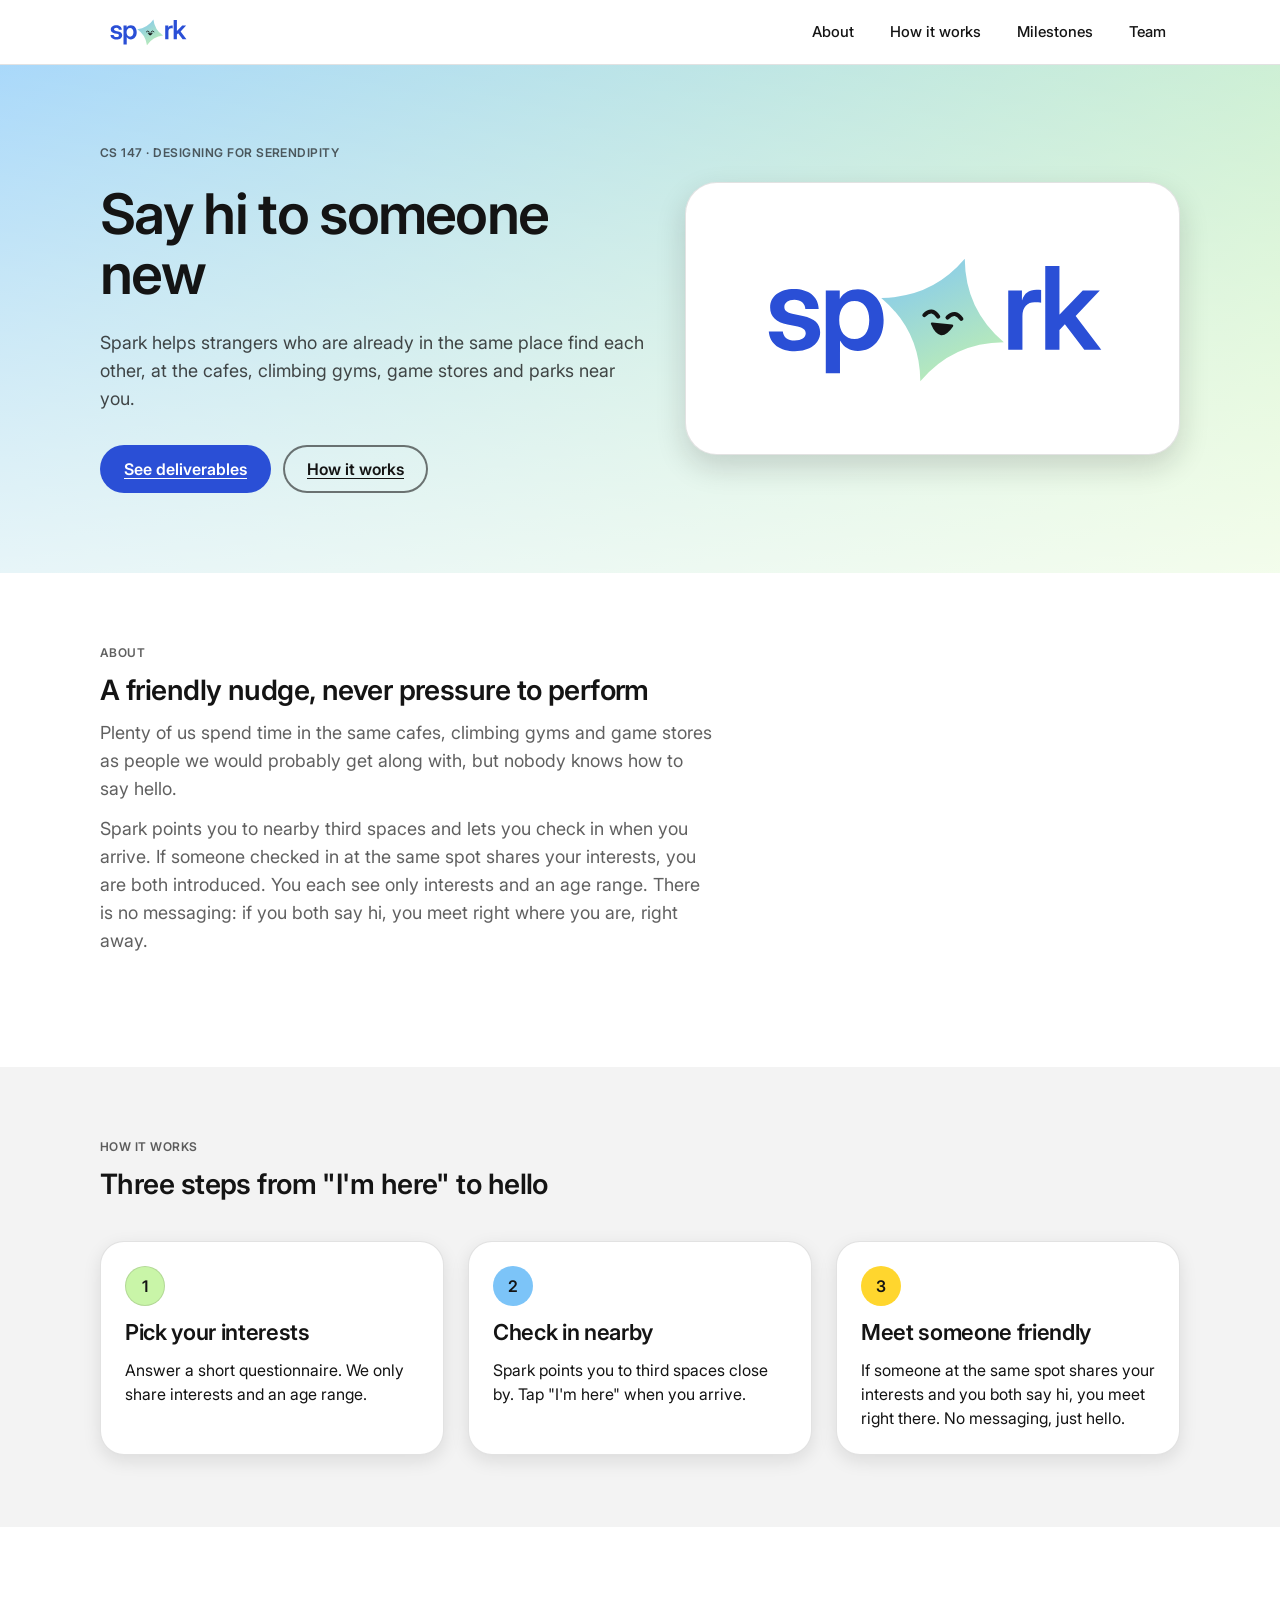
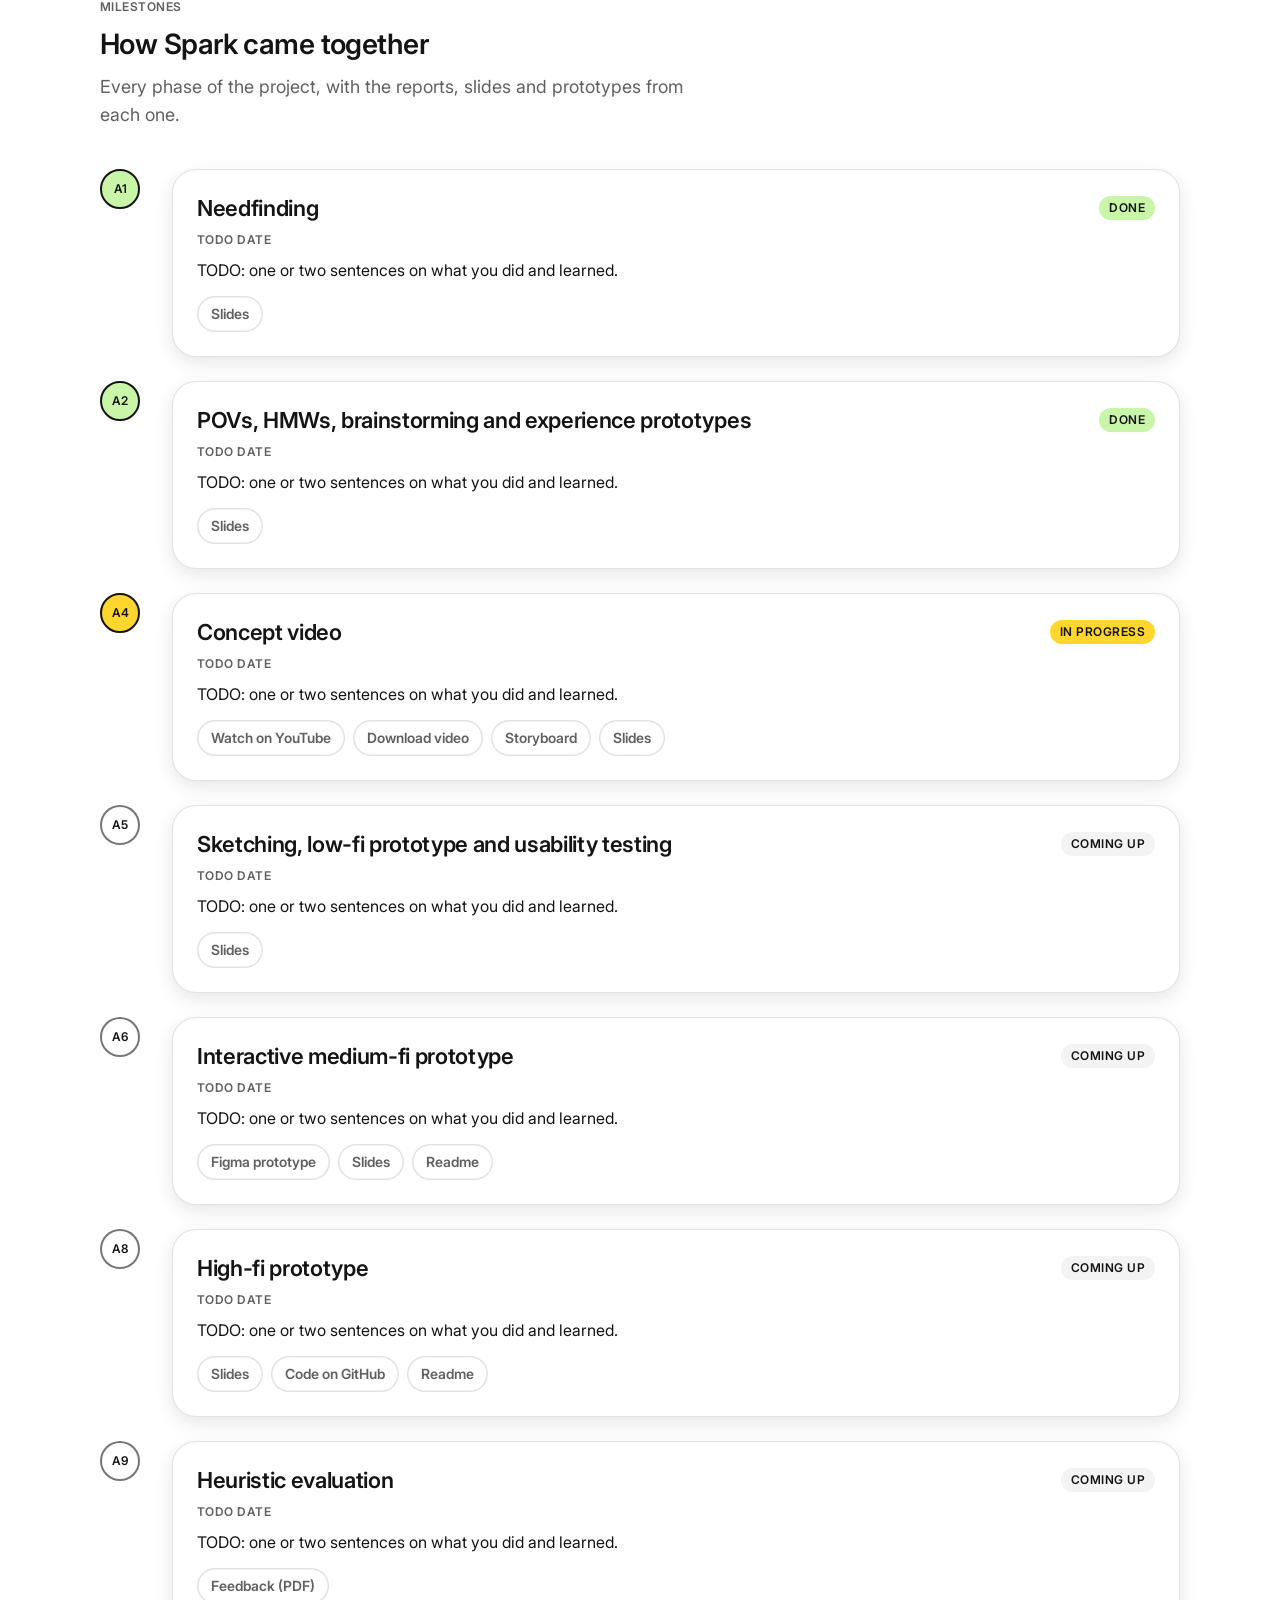
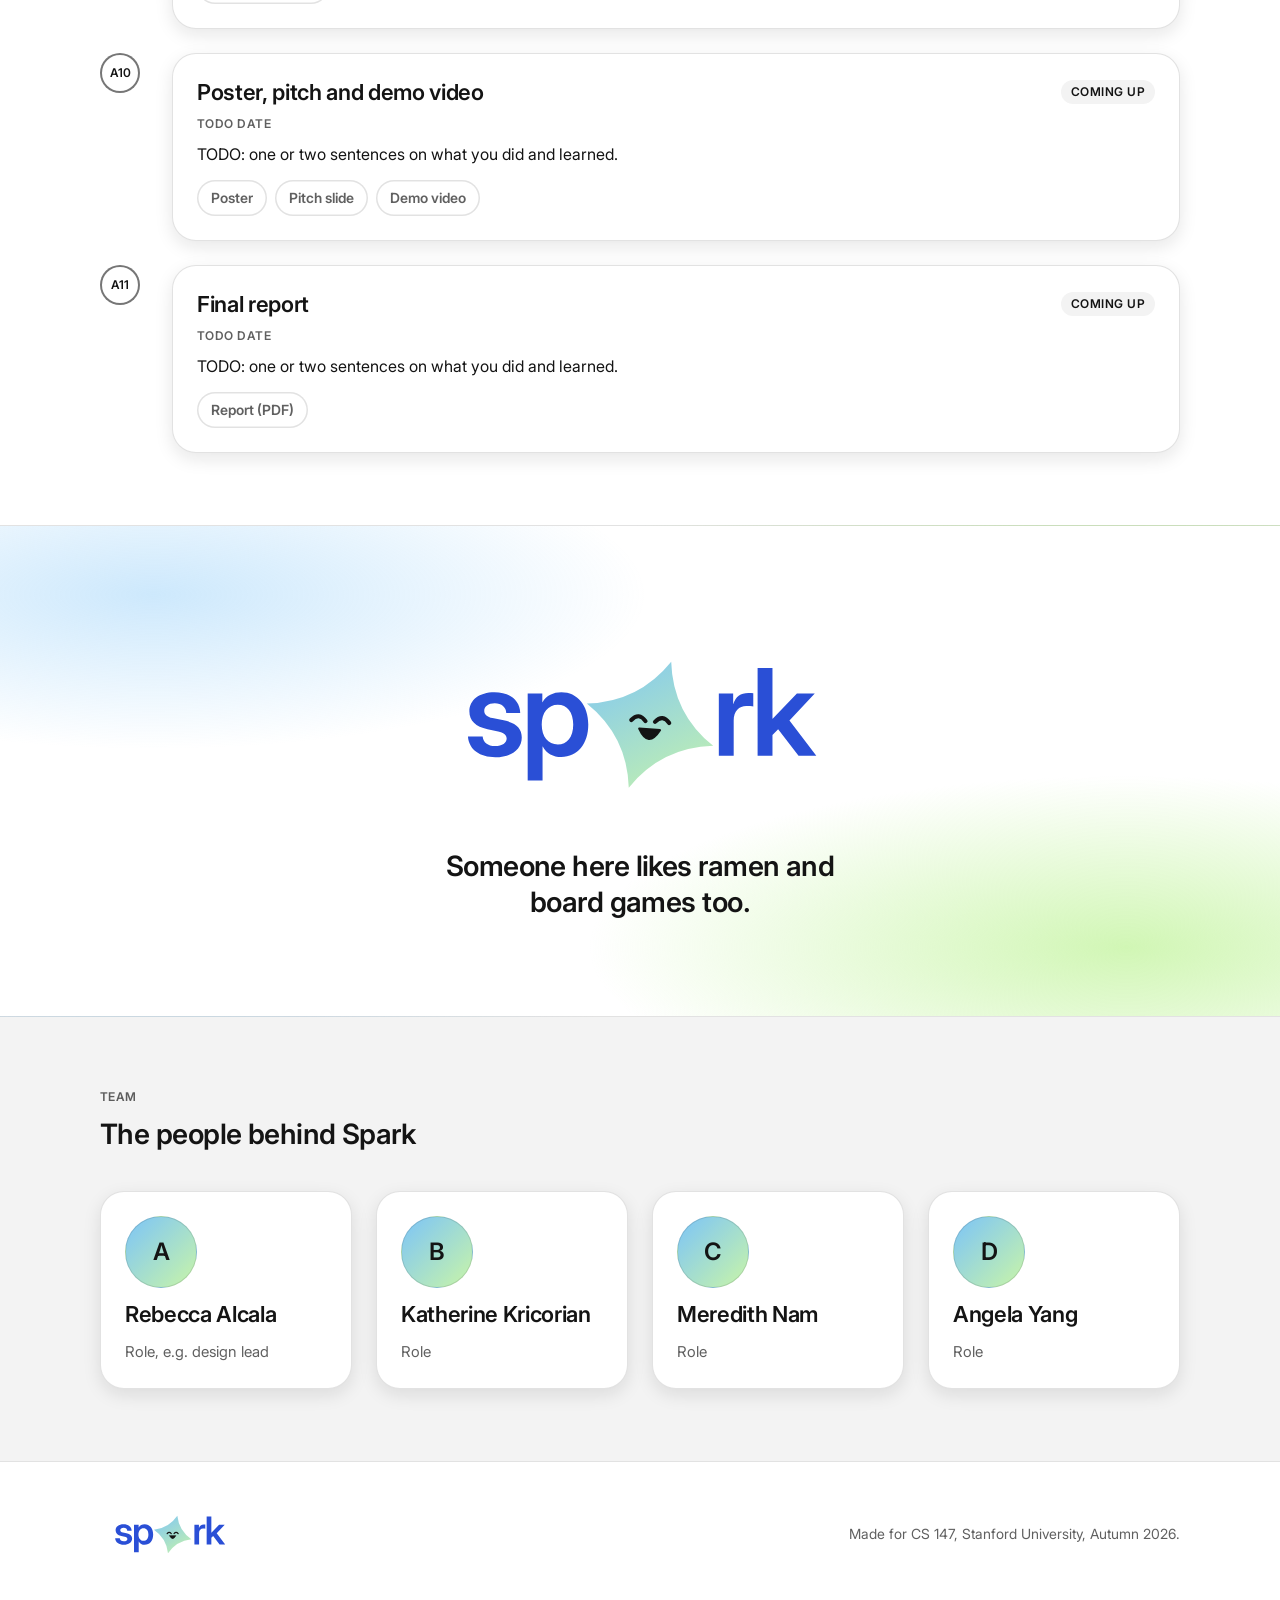
==== commit bdad62ad: "Update logo: add happy face to the sparkle Regenerated the logo set with a fuller sparkle wearing a " ====
--- a/index.html
+++ b/index.html
@@ -5,7 +5,7 @@
   <meta name="viewport" content="width=device-width, initial-scale=1">
   <title>Spark</title>
   <meta name="description" content="Spark helps strangers who are already in the same place find each other.">
-  <link rel="icon" href="brand/logo/spark-mark.svg" type="image/svg+xml">
+  <link rel="icon" href="brand/logo/spark-mark-plain.svg" type="image/svg+xml">
   <link rel="stylesheet" href="brand/tokens.css">
   <link rel="stylesheet" href="brand/components/bundle.css">
   <link rel="stylesheet" href="css/style.css">
@@ -35,7 +35,7 @@
   <!-- Hero -->
   <div class="hero">
     <!-- tiny decorative sparkles (same four-point shape as the logo), they pop in and fade -->
-    <svg width="0" height="0" style="position:absolute" aria-hidden="true"><symbol id="sp" viewBox="100 -100 140 140"><path d="M170.13 -80.44 Q177.06 -37.87 219.63 -30.94 Q177.06 -24.01 170.13 18.56 Q163.20 -24.01 120.63 -30.94 Q163.20 -37.87 170.13 -80.44Z"/></symbol></svg>
+    <svg width="0" height="0" style="position:absolute" aria-hidden="true"><symbol id="sp" viewBox="100 -100 140 140"><path d="M170.13 -80.44 Q183.50 -44.30 219.63 -30.94 Q183.50 -17.58 170.13 18.56 Q156.76 -17.58 120.63 -30.94 Q156.76 -44.30 170.13 -80.44Z"/></symbol></svg>
     <svg class="spk s1" aria-hidden="true"><use href="#sp"/></svg>
     <svg class="spk s2" aria-hidden="true"><use href="#sp"/></svg>
     <svg class="spk s3" aria-hidden="true"><use href="#sp"/></svg>
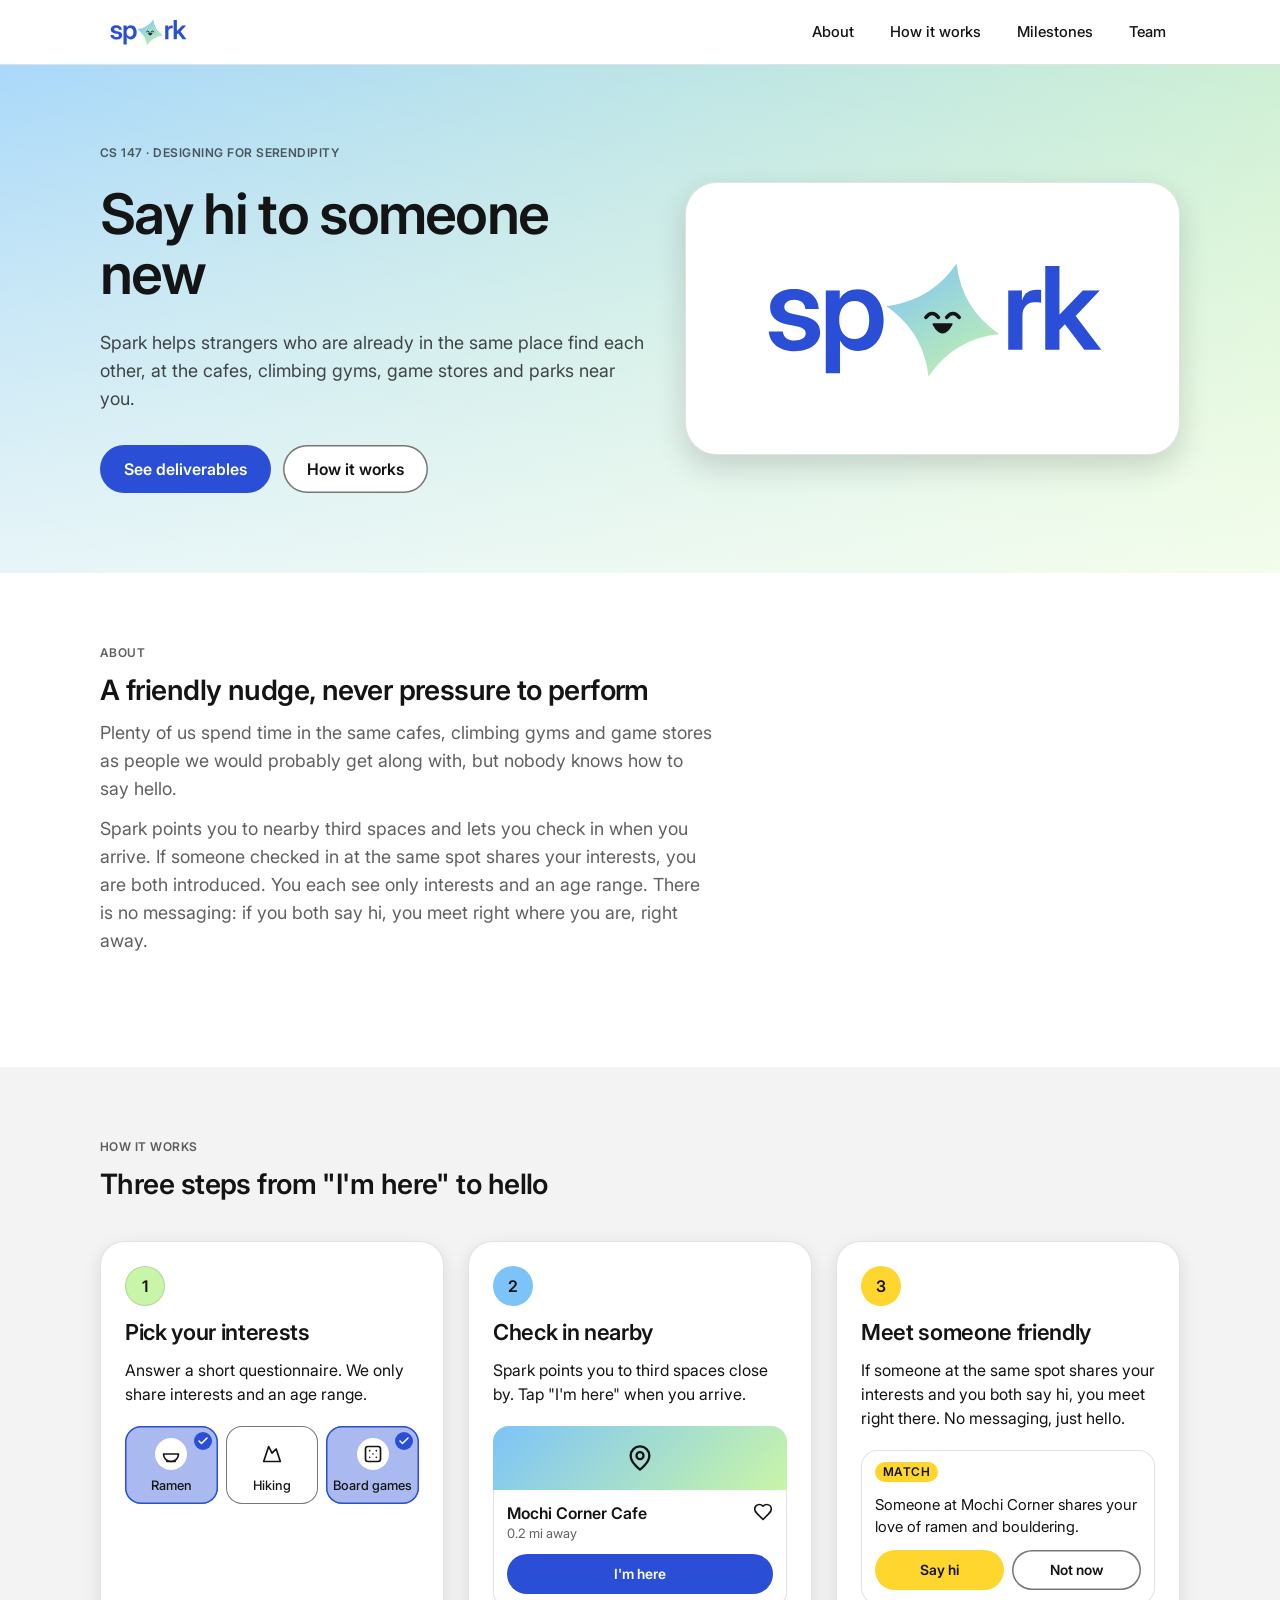
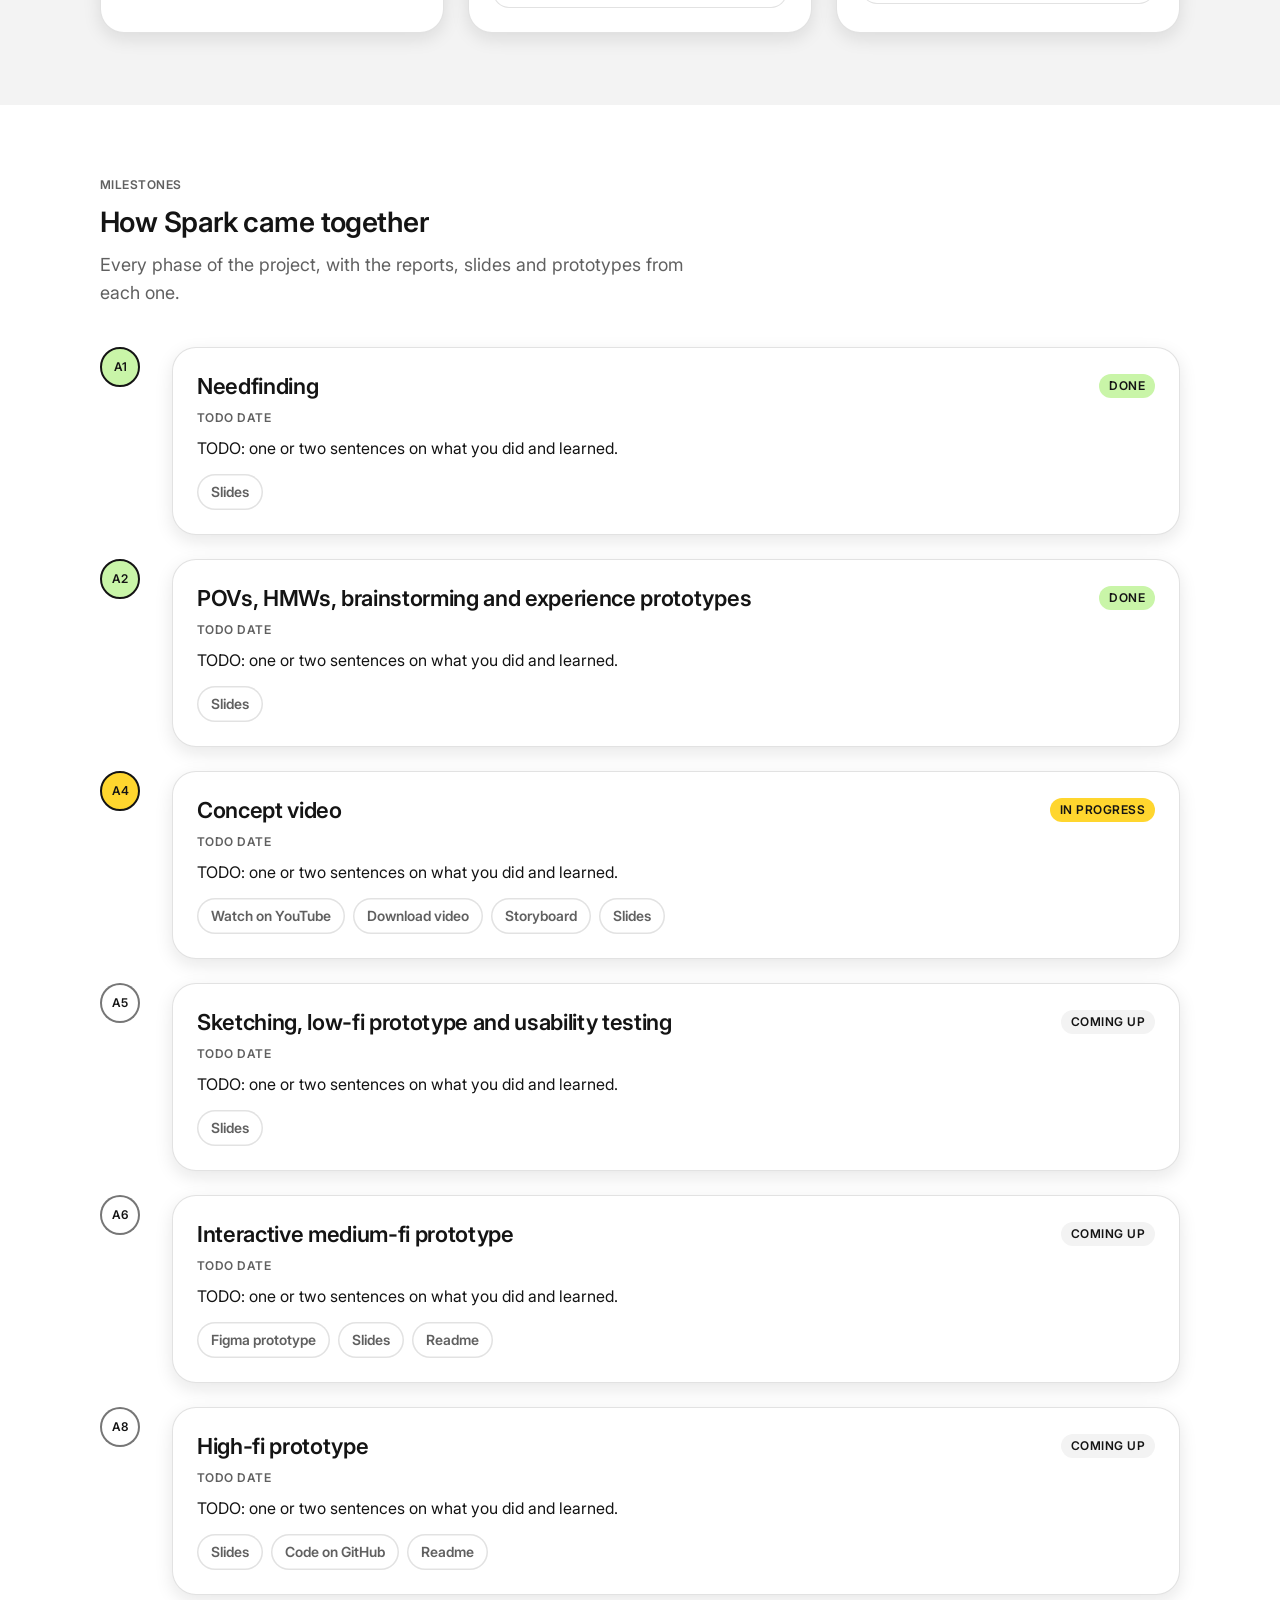
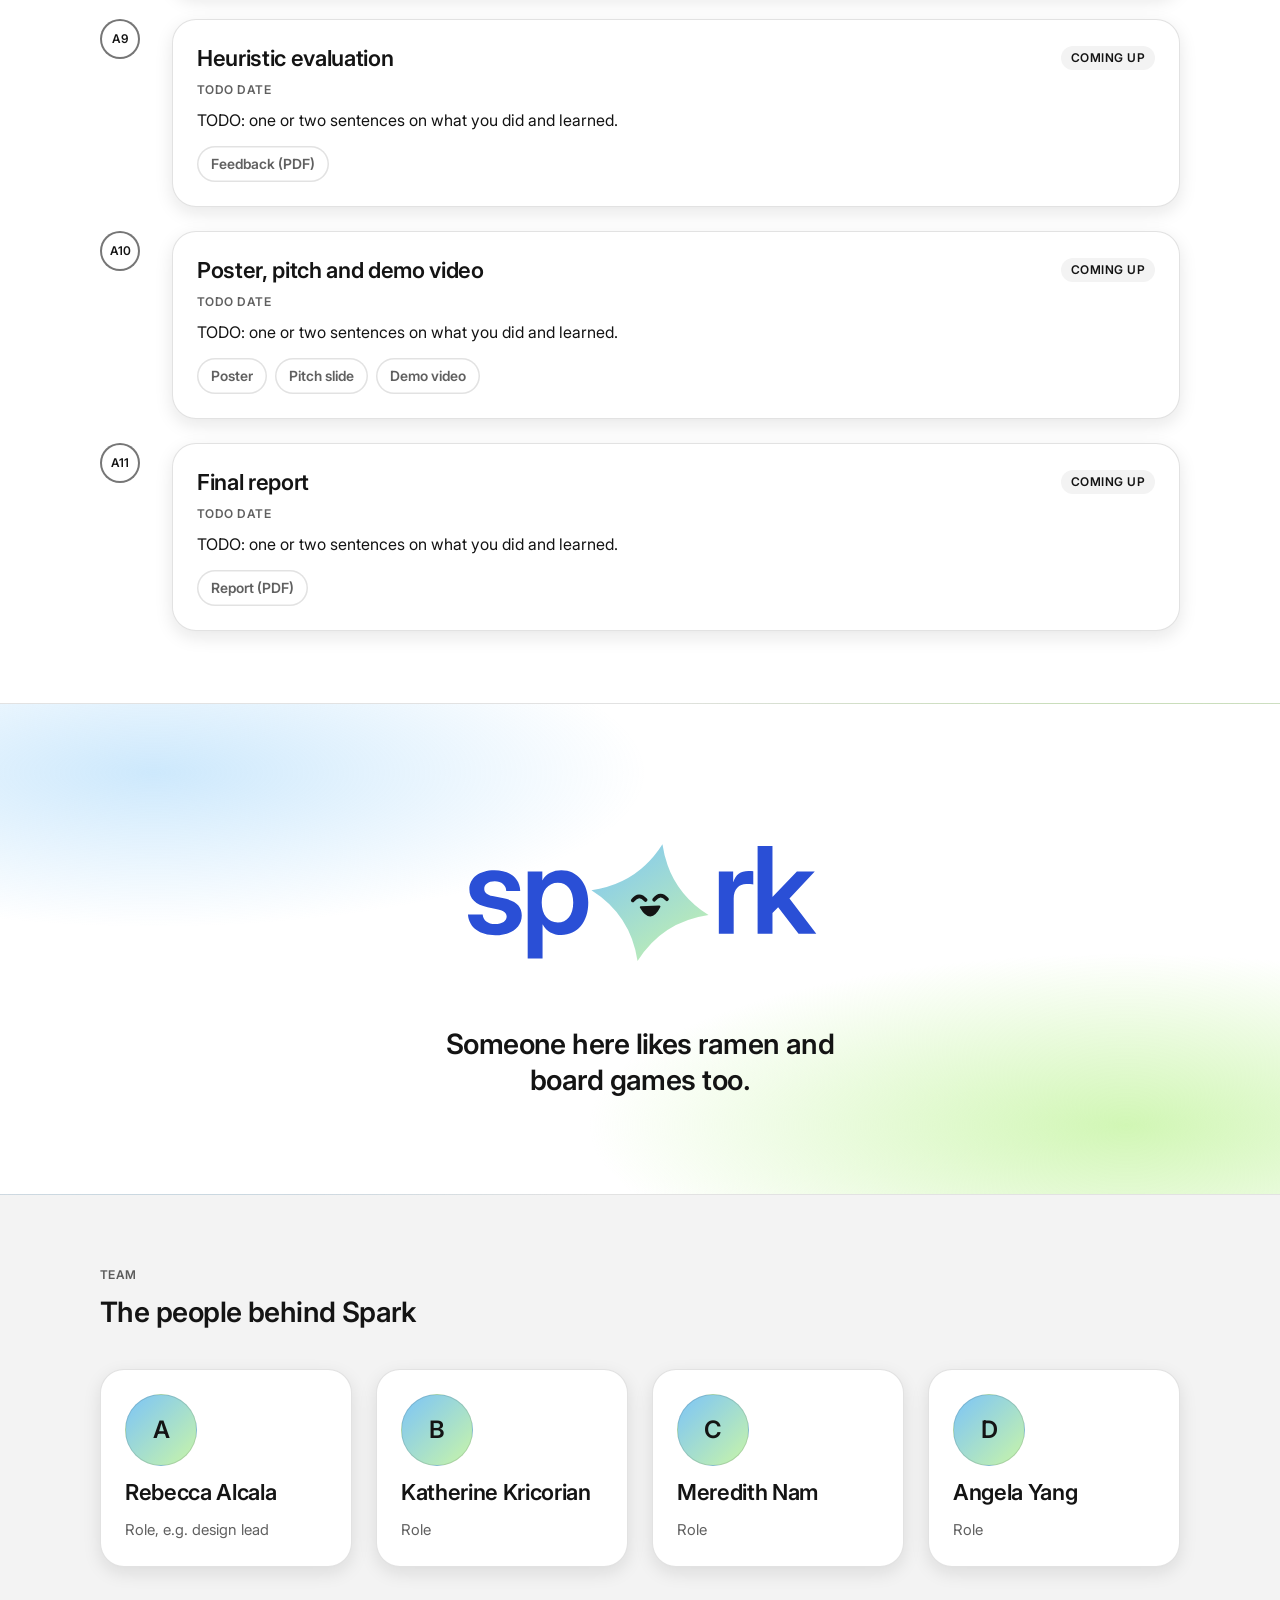
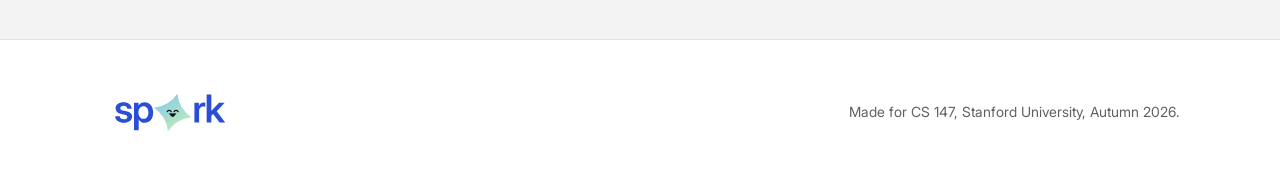
==== commit 0e61383d: "Match site components to the app designs: button states, tertiary button, interest tiles, place and " ====
--- a/index.html
+++ b/index.html
@@ -5,7 +5,7 @@
   <meta name="viewport" content="width=device-width, initial-scale=1">
   <title>Spark</title>
   <meta name="description" content="Spark helps strangers who are already in the same place find each other.">
-  <link rel="icon" href="brand/logo/spark-mark-plain.svg" type="image/svg+xml">
+  <link rel="icon" href="brand/logo/spark-mark.svg" type="image/svg+xml">
   <link rel="stylesheet" href="brand/tokens.css">
   <link rel="stylesheet" href="brand/components/bundle.css">
   <link rel="stylesheet" href="css/style.css">
@@ -35,7 +35,7 @@
   <!-- Hero -->
   <div class="hero">
     <!-- tiny decorative sparkles (same four-point shape as the logo), they pop in and fade -->
-    <svg width="0" height="0" style="position:absolute" aria-hidden="true"><symbol id="sp" viewBox="100 -100 140 140"><path d="M170.13 -80.44 Q183.50 -44.30 219.63 -30.94 Q183.50 -17.58 170.13 18.56 Q156.76 -17.58 120.63 -30.94 Q156.76 -44.30 170.13 -80.44Z"/></symbol></svg>
+    <svg width="0" height="0" style="position:absolute" aria-hidden="true"><symbol id="sp" viewBox="100 -100 140 140"><path d="M170.13 -80.44 Q177.06 -37.87 219.63 -30.94 Q177.06 -24.01 170.13 18.56 Q163.20 -24.01 120.63 -30.94 Q163.20 -37.87 170.13 -80.44Z"/></symbol></svg>
     <svg class="spk s1" aria-hidden="true"><use href="#sp"/></svg>
     <svg class="spk s2" aria-hidden="true"><use href="#sp"/></svg>
     <svg class="spk s3" aria-hidden="true"><use href="#sp"/></svg>
@@ -47,7 +47,7 @@
         <p class="lead">Spark helps strangers who are already in the same place find each other, at the cafes, climbing gyms, game stores and parks near you.</p>
         <div class="actions">
           <a class="sp-btn" href="#milestones">See deliverables</a>
-          <a class="sp-btn sp-btn--secondary" href="#how">How it works</a>
+          <a class="sp-btn sp-btn--tertiary" href="#how">How it works</a>
         </div>
       </div>
       <div class="hero-logo-card">
@@ -80,16 +80,50 @@
           <div class="step-num">1</div>
           <h3>Pick your interests</h3>
           <p>Answer a short questionnaire. We only share interests and an age range.</p>
+          <!-- picture of the app's interest tiles (decorative) -->
+          <div class="demo" aria-hidden="true">
+            <div class="tiles">
+              <div class="tile on"><span class="check"><svg viewBox="0 0 24 24"><path d="M20 6 9 17l-5-5"/></svg></span><span class="ico"><svg viewBox="0 0 24 24"><path d="M12 21a9 9 0 0 0 9-9H3a9 9 0 0 0 9 9Z"/><path d="M7 21h10"/></svg></span>Ramen</div>
+              <div class="tile"><span class="ico"><svg viewBox="0 0 24 24"><path d="m8 3 4 8 5-5 5 15H2L8 3z"/></svg></span>Hiking</div>
+              <div class="tile on"><span class="check"><svg viewBox="0 0 24 24"><path d="M20 6 9 17l-5-5"/></svg></span><span class="ico"><svg viewBox="0 0 24 24"><rect width="18" height="18" x="3" y="3" rx="3"/><path d="M8 8h.01M16 8h.01M8 16h.01M16 16h.01M12 12h.01"/></svg></span>Board games</div>
+            </div>
+          </div>
         </div>
         <div class="card">
           <div class="step-num">2</div>
           <h3>Check in nearby</h3>
           <p>Spark points you to third spaces close by. Tap "I'm here" when you arrive.</p>
+          <!-- picture of the app's place card (decorative) -->
+          <div class="demo" aria-hidden="true">
+            <div class="mini">
+              <div class="mini-top"><svg viewBox="0 0 24 24"><path d="M20 10c0 6-8 12-8 12S4 16 4 10a8 8 0 0 1 16 0Z"/><circle cx="12" cy="10" r="3"/></svg></div>
+              <div class="mini-body">
+                <div class="mini-row">
+                  <div><div class="mini-title">Mochi Corner Cafe</div><div class="mini-meta">0.2 mi away</div></div>
+                  <svg viewBox="0 0 24 24"><path d="M19 14c1.5-1.5 3-3.2 3-5.5A5.5 5.5 0 0 0 16.5 3c-1.8 0-3 .5-4.5 2-1.5-1.5-2.7-2-4.5-2A5.5 5.5 0 0 0 2 8.5c0 2.3 1.5 4 3 5.5l7 7Z"/></svg>
+                </div>
+                <span class="sp-btn sp-btn--small">I'm here</span>
+              </div>
+            </div>
+          </div>
         </div>
         <div class="card">
           <div class="step-num">3</div>
           <h3>Meet someone friendly</h3>
           <p>If someone at the same spot shares your interests and you both say hi, you meet right there. No messaging, just hello.</p>
+          <!-- picture of the app's match card (decorative) -->
+          <div class="demo" aria-hidden="true">
+            <div class="mini match">
+              <div class="mini-body">
+                <span class="sp-badge sp-badge--match" style="justify-self:start">Match</span>
+                <p>Someone at Mochi Corner shares your love of ramen and bouldering.</p>
+                <div class="mini-actions">
+                  <span class="sp-btn sp-btn--small sp-btn--accept">Say hi</span>
+                  <span class="sp-btn sp-btn--small sp-btn--tertiary">Not now</span>
+                </div>
+              </div>
+            </div>
+          </div>
         </div>
       </div>
       <!-- TODO: add screenshots or prototype links here (put files in assets/img/) -->
--- a/css/style.css
+++ b/css/style.css
@@ -207,3 +207,78 @@
   .card, .card:hover { transition: none; transform: none; }
   .milestone.now .dot { animation: none; }
 }
+
+/* ---------- App components on the site ----------
+   These mirror the component designs in the app (buttons, interest tiles, place card).
+   Colors still come only from the brand tokens; hover and pressed shades are mixed from them. */
+
+/* Buttons: default, hover (a touch lighter), pressed (a touch darker), focus (ink ring), disabled (gray) */
+.sp-btn { text-decoration: none; }
+.sp-btn:hover { background: color-mix(in srgb, var(--primary) 88%, var(--white)); }
+.sp-btn:active { background: color-mix(in srgb, var(--primary) 82%, var(--ink)); background-image: none; }
+.sp-btn:focus-visible { outline: 2px solid var(--ink); outline-offset: 0; }
+
+.sp-btn--accept:hover { background: color-mix(in srgb, var(--spark) 88%, var(--white)); }
+.sp-btn--accept:active { background: color-mix(in srgb, var(--spark) 80%, var(--ink)); }
+
+/* Tertiary: white pill with a gray outline, ink label */
+.sp-btn--tertiary {
+  background: var(--white); color: var(--ink);
+  box-shadow: inset 0 0 0 1.5px var(--line-strong);
+}
+.sp-btn--tertiary:hover { background: color-mix(in srgb, var(--white) 95%, var(--ink)); }
+.sp-btn--tertiary:active { background: color-mix(in srgb, var(--white) 89%, var(--ink)); }
+.sp-btn--tertiary:focus-visible { outline: 2px solid var(--ink); outline-offset: 0; }
+
+/* Nav links act like the app tab bar: the section you are in is picked out in royal */
+.nav li a[aria-current="true"] {
+  color: var(--royal);
+  background: color-mix(in srgb, var(--royal) 10%, var(--white));
+}
+
+/* Small pictures of the app inside the "How it works" cards (decorative, not interactive) */
+.demo { margin-top: 8px; display: grid; gap: 12px; }
+.demo .sp-btn { pointer-events: none; cursor: default; }
+.demo-label { font-size: 13px; line-height: 18px; color: var(--text-muted); }
+
+/* Interest tiles: white with a hairline; selected ones take a royal tint and a check badge */
+.tiles { display: flex; flex-wrap: wrap; gap: 8px; }
+.tile {
+  position: relative; flex: 1 1 0; min-width: 0; padding: 12px 4px 10px;
+  display: grid; justify-items: center; gap: 6px;
+  border-radius: var(--radius-md); background: var(--white);
+  box-shadow: inset 0 0 0 1px var(--line-strong);
+  font-size: 13px; line-height: 18px; font-weight: 500; text-align: center;
+}
+.tile .ico { width: 32px; height: 32px; border-radius: var(--radius-pill); display: grid; place-items: center; }
+.tile svg { width: 20px; height: 20px; fill: none; stroke: currentColor; stroke-width: 2; stroke-linecap: round; stroke-linejoin: round; }
+.tile.on { background: color-mix(in srgb, var(--royal) 40%, var(--white)); box-shadow: inset 0 0 0 1.5px var(--royal); }
+.tile.on .ico { background: var(--white); }
+.tile .check {
+  position: absolute; top: 6px; right: 6px; width: 18px; height: 18px;
+  border-radius: var(--radius-pill); background: var(--royal); color: var(--white);
+  display: grid; place-items: center;
+}
+.tile .check svg { width: 12px; height: 12px; stroke-width: 3; }
+
+/* Place card: a sky-to-mint top, a place name, a heart and a distance */
+.mini {
+  border-radius: var(--radius-md); background: var(--white); overflow: hidden;
+  box-shadow: inset 0 0 0 1px var(--line);
+}
+.mini-top { height: 64px; background: var(--gradient); display: grid; place-items: center; }
+.mini-top svg { width: 28px; height: 28px; fill: none; stroke: var(--ink); stroke-width: 2; stroke-linecap: round; stroke-linejoin: round; }
+.mini-body { padding: 12px 14px 14px; display: grid; gap: 12px; }
+.mini-row { display: flex; align-items: start; justify-content: space-between; gap: 8px; }
+.mini-title { font-weight: 600; font-size: 16px; line-height: 22px; }
+.mini-meta { font-size: 13px; line-height: 18px; color: var(--text-muted); }
+.mini-row svg { width: 20px; height: 20px; flex: none; fill: none; stroke: var(--ink); stroke-width: 2; stroke-linecap: round; stroke-linejoin: round; }
+.mini-actions { display: flex; gap: 8px; }
+.mini-actions .sp-btn { flex: 1; }
+
+.mini.match .mini-body { gap: 12px; }
+.mini.match p { font-size: 15px; line-height: 22px; }
+
+@media (prefers-reduced-motion: reduce) {
+  .sp-btn, .sp-btn:hover, .sp-btn:active { transition: none; transform: none; }
+}
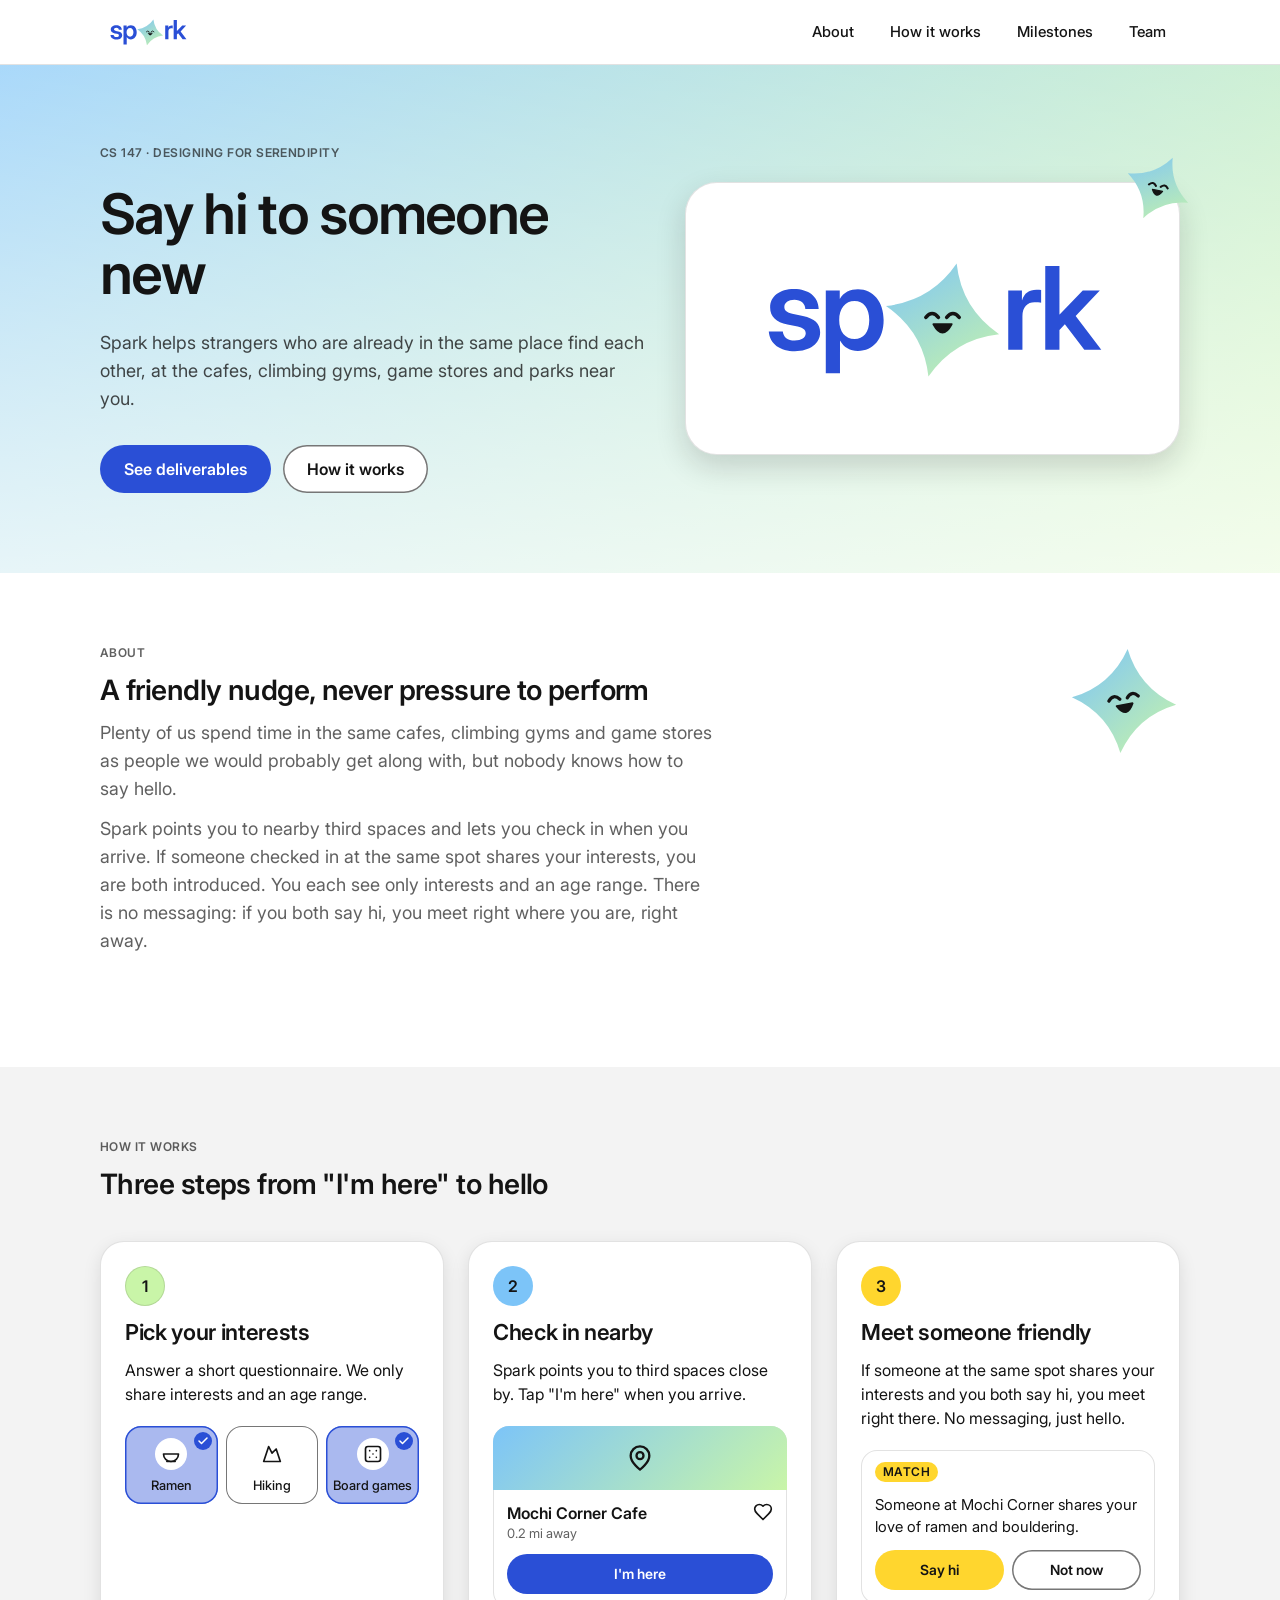
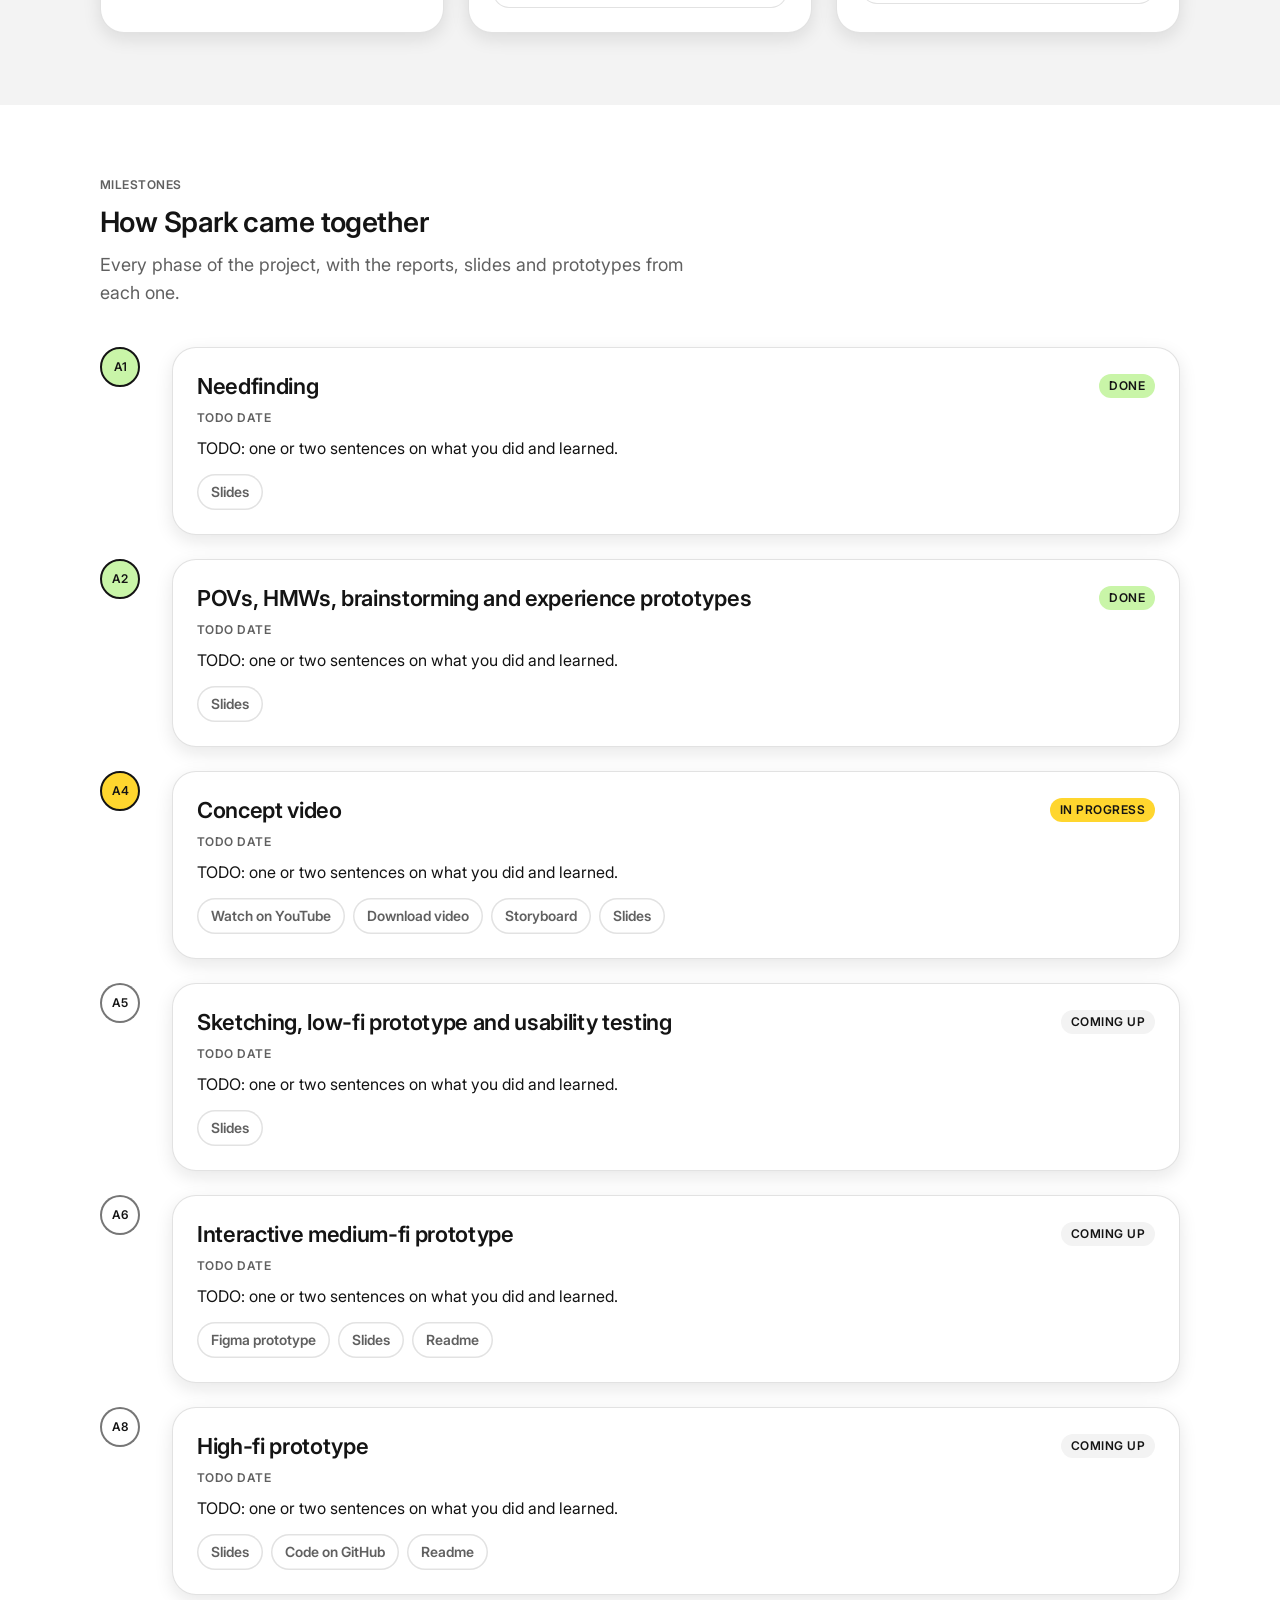
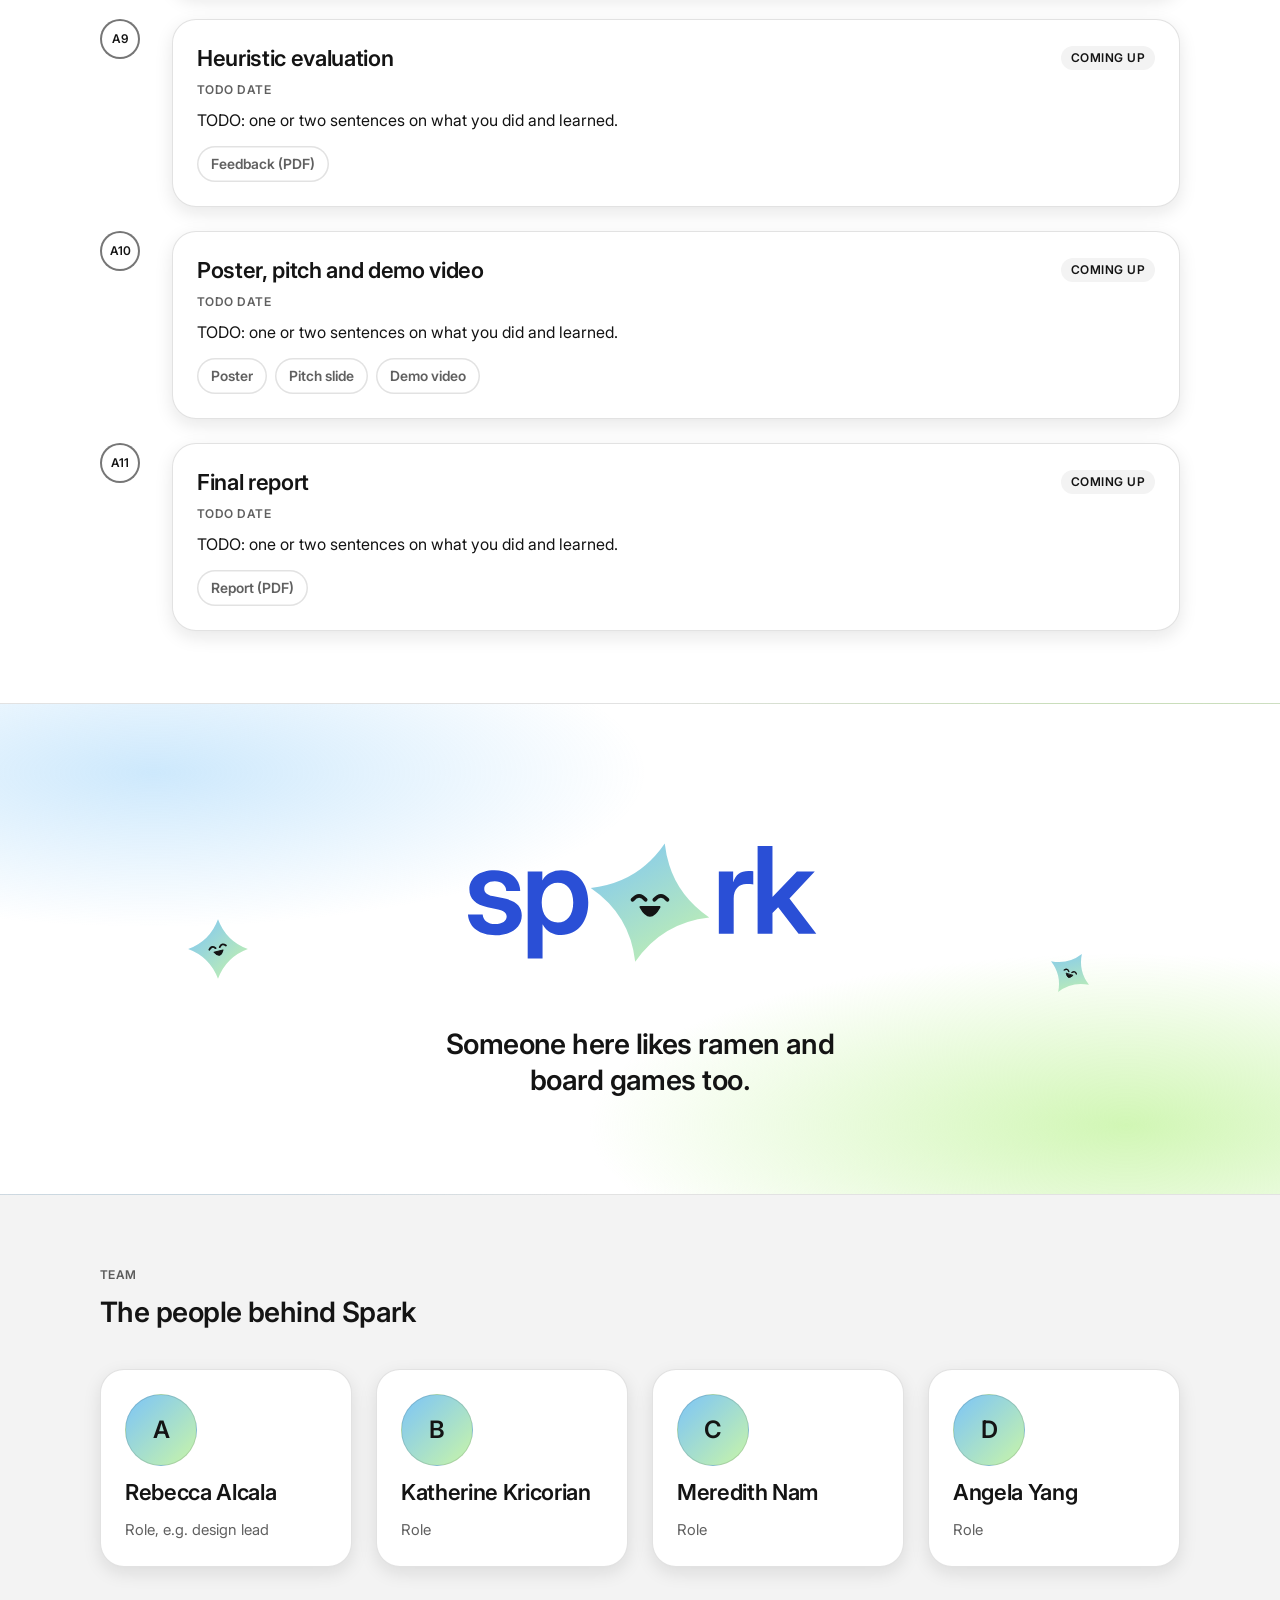
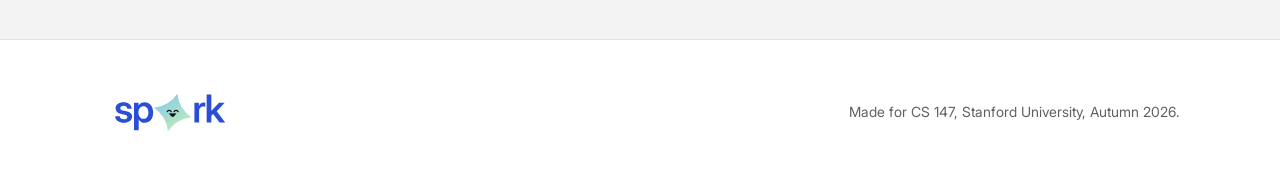
==== commit be9834cb: "Update logo to the sparkle with a face and add face-sparkle accents Co-Authored-By: Claude Sonnet 5." ====
--- a/index.html
+++ b/index.html
@@ -5,7 +5,7 @@
   <meta name="viewport" content="width=device-width, initial-scale=1">
   <title>Spark</title>
   <meta name="description" content="Spark helps strangers who are already in the same place find each other.">
-  <link rel="icon" href="brand/logo/spark-mark.svg" type="image/svg+xml">
+  <link rel="icon" href="brand/logo/spark-mark-plain.svg" type="image/svg+xml">
   <link rel="stylesheet" href="brand/tokens.css">
   <link rel="stylesheet" href="brand/components/bundle.css">
   <link rel="stylesheet" href="css/style.css">
@@ -52,6 +52,7 @@
       </div>
       <div class="hero-logo-card">
         <img src="brand/logo/spark-logo-animated-transparent.svg" alt="Spark">
+        <img class="friend hero-friend" src="brand/logo/spark-mark.svg" alt="" aria-hidden="true">
       </div>
     </div>
   </div>
@@ -59,6 +60,7 @@
   <!-- About -->
   <section id="about">
     <div class="wrap">
+      <img class="friend about-friend" src="brand/logo/spark-mark.svg" alt="" aria-hidden="true">
       <div class="section-head">
         <p class="label">About</p>
         <h2>A friendly nudge, never pressure to perform</h2>
@@ -242,6 +244,8 @@
   <!-- Logo band -->
   <section class="logo-band sp-wash" aria-label="Spark">
     <div class="wrap">
+      <img class="friend band-friend l" src="brand/logo/spark-mark.svg" alt="" aria-hidden="true">
+      <img class="friend band-friend r" src="brand/logo/spark-mark.svg" alt="" aria-hidden="true">
       <img src="brand/logo/spark-logo-animated-transparent.svg" alt="Spark">
       <p class="pull">Someone here likes ramen and board games too.</p>
     </div>
--- a/css/style.css
+++ b/css/style.css
@@ -282,3 +282,20 @@
 @media (prefers-reduced-motion: reduce) {
   .sp-btn, .sp-btn:hover, .sp-btn:active { transition: none; transform: none; }
 }
+
+/* ---------- The sparkle with a face, used as a friendly accent (decorative) ---------- */
+.friend { display: block; width: 72px; height: 72px; pointer-events: none; }
+.hero-logo-card { position: relative; }
+.hero-logo-card .hero-friend { position: absolute; top: -30px; right: -14px; width: 72px; height: 72px; rotate: 12deg; animation: bob 4.5s ease-in-out infinite; }
+#about .wrap { position: relative; }
+.about-friend { position: absolute; top: 0; right: 0; width: 112px; height: 112px; rotate: -10deg; }
+.logo-band .wrap { position: relative; }
+.logo-band .band-friend { position: absolute; top: 50%; width: 64px; height: 64px; margin-top: -32px; }
+.logo-band .band-friend.l { left: 8%; rotate: -14deg; }
+.logo-band .band-friend.r { right: 8%; width: 48px; height: 48px; margin-top: 0; rotate: 18deg; }
+@keyframes bob { 50% { translate: 0 -6px; } }
+@media (max-width: 820px) {
+  .hero-logo-card .hero-friend { width: 56px; height: 56px; top: -24px; right: -6px; }
+  .about-friend, .logo-band .band-friend { display: none; }
+}
+@media (prefers-reduced-motion: reduce) { .hero-friend { animation: none; } }
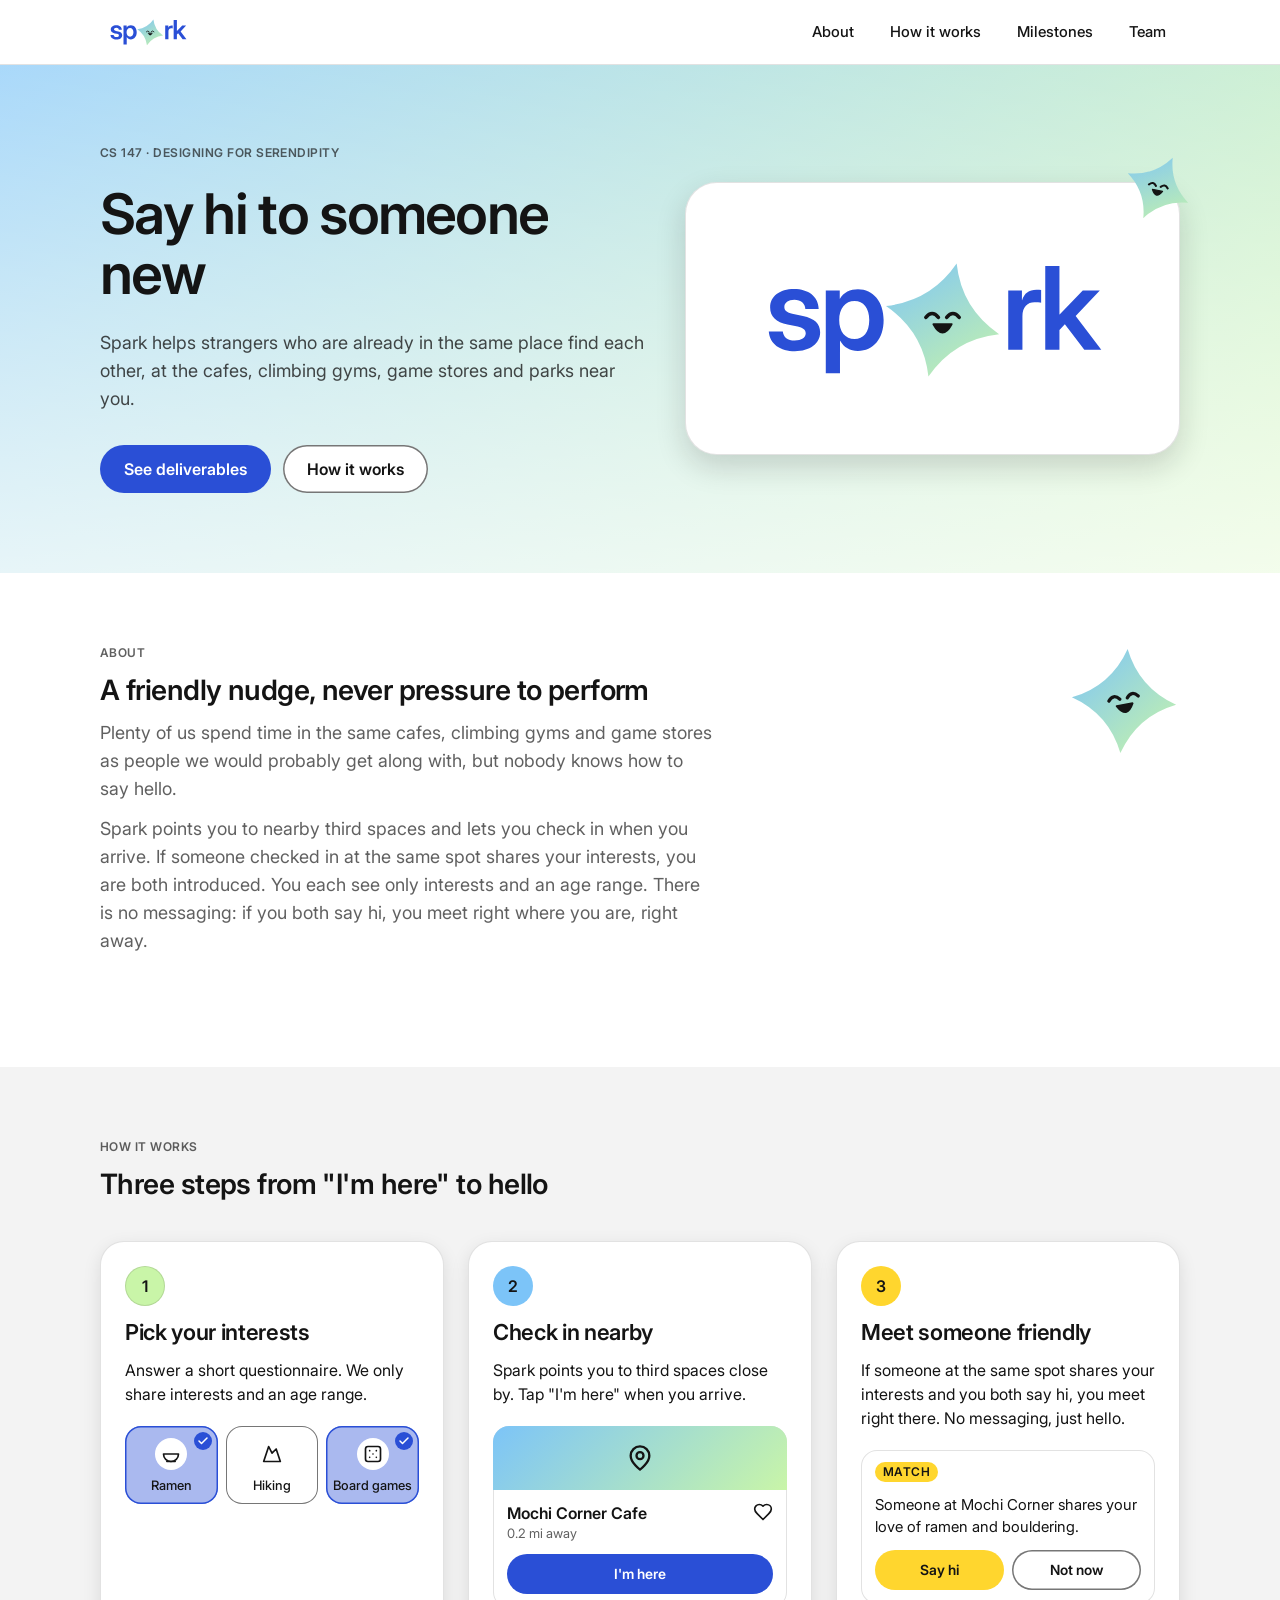
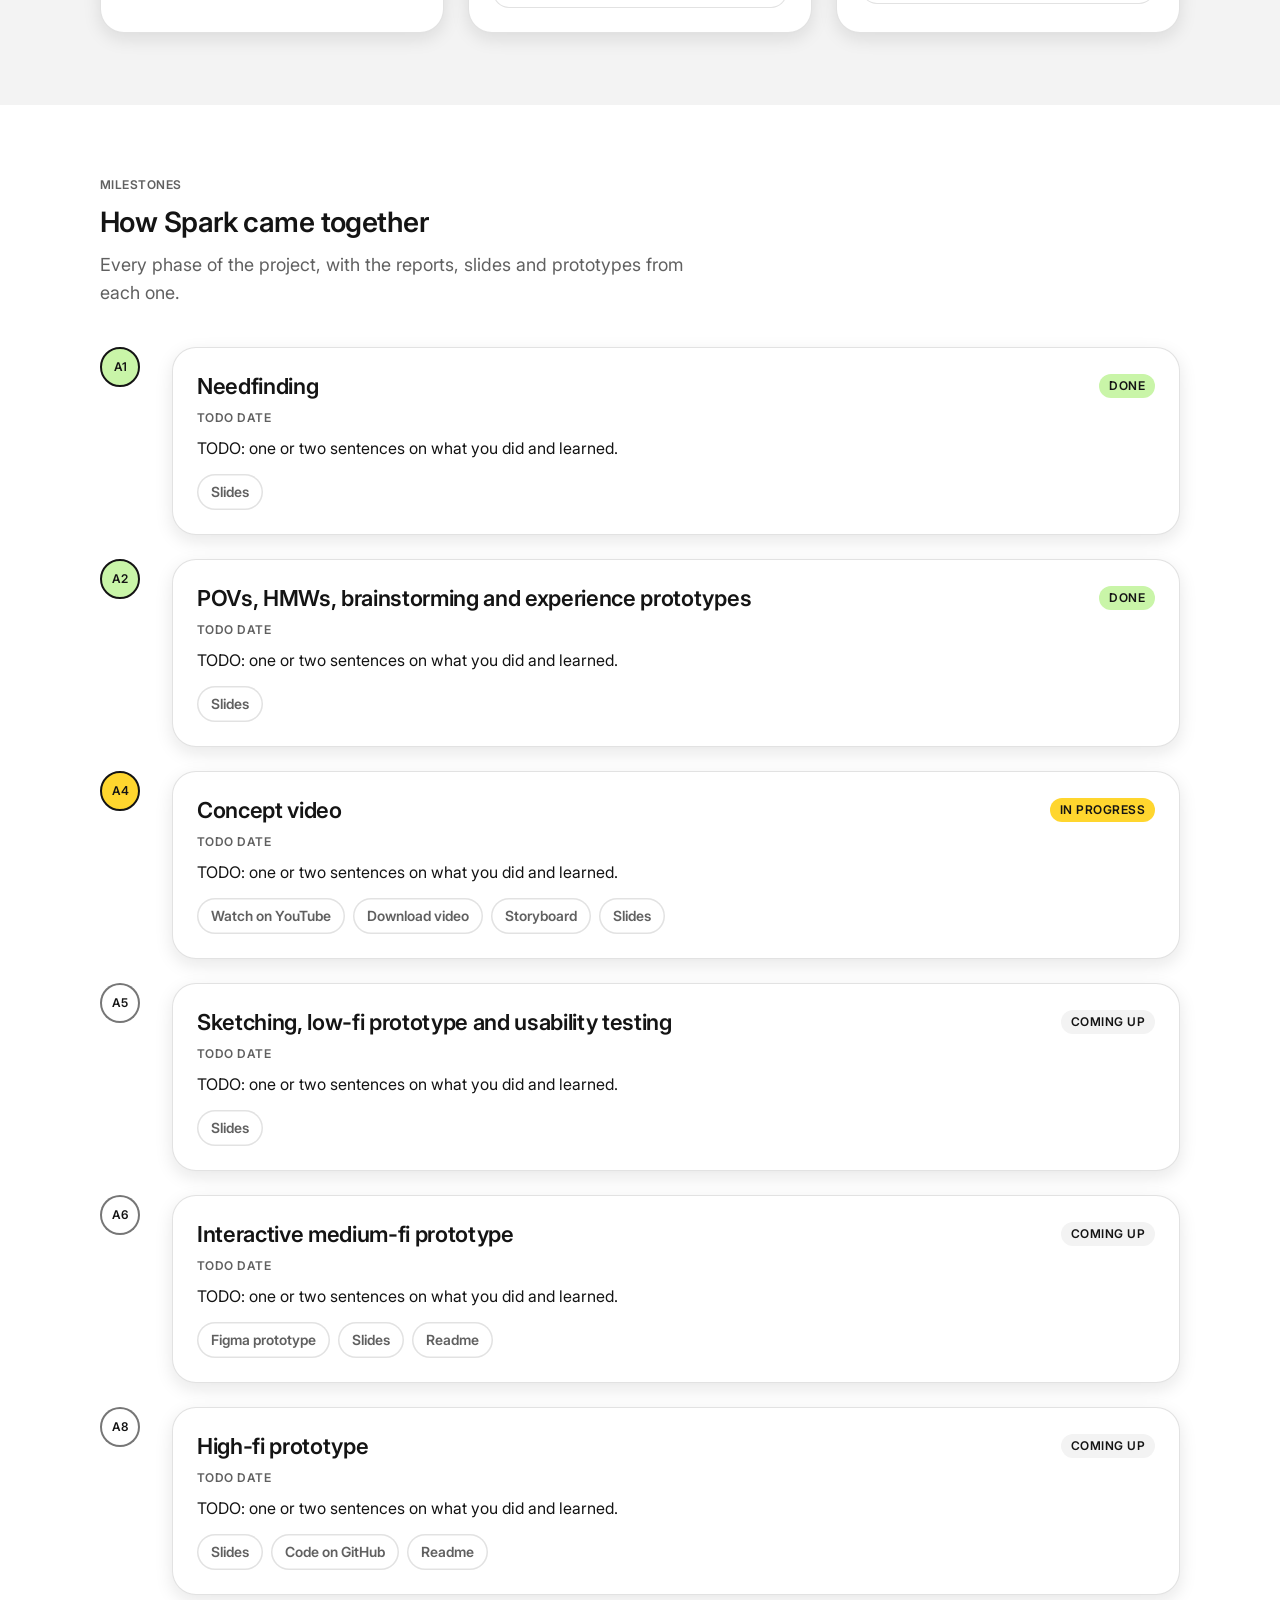
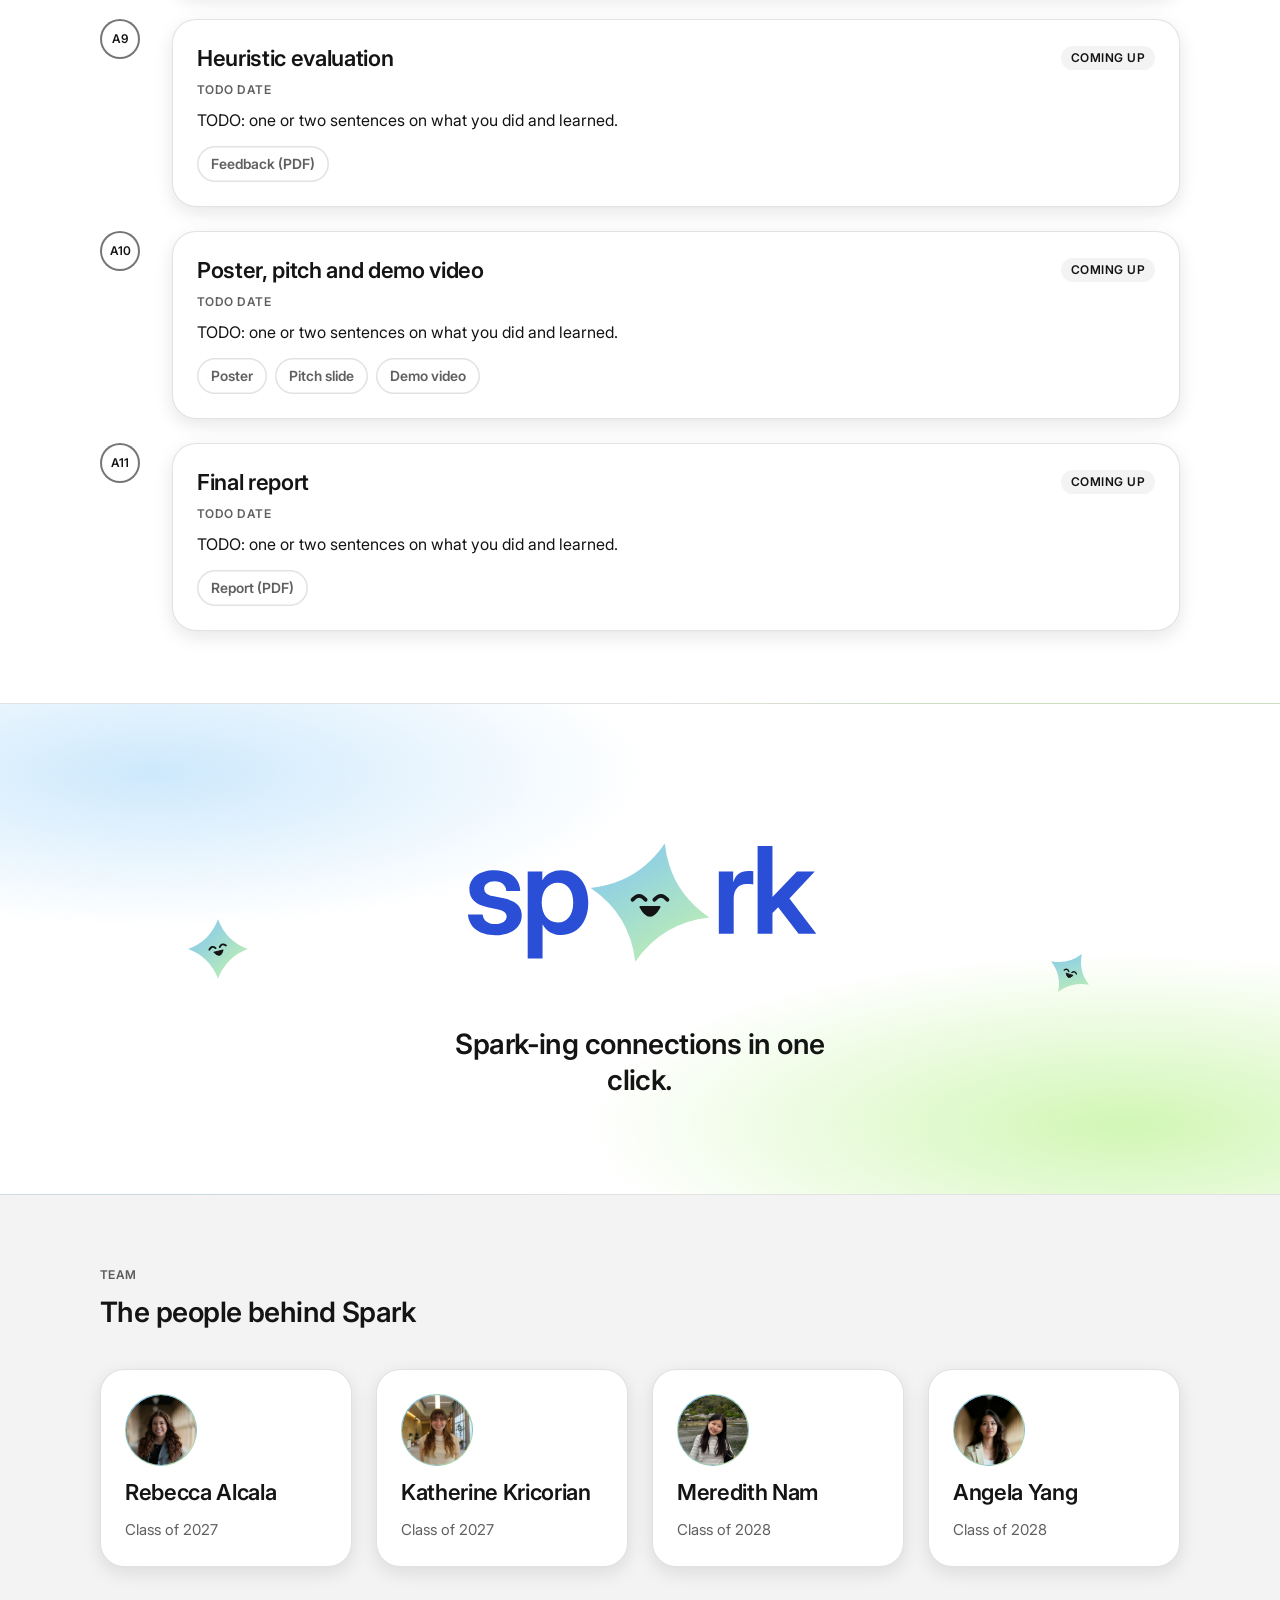
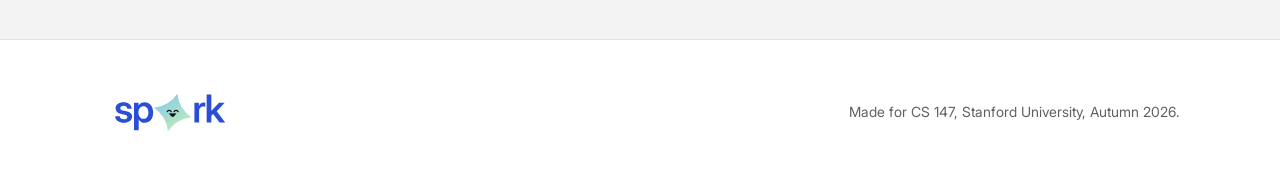
==== commit 6b3f2409: "Team photos and updating logo/buttons" ====
--- a/index.html
+++ b/index.html
@@ -247,7 +247,7 @@
       <img class="friend band-friend l" src="brand/logo/spark-mark.svg" alt="" aria-hidden="true">
       <img class="friend band-friend r" src="brand/logo/spark-mark.svg" alt="" aria-hidden="true">
       <img src="brand/logo/spark-logo-animated-transparent.svg" alt="Spark">
-      <p class="pull">Someone here likes ramen and board games too.</p>
+      <p class="pull">Spark-ing connections in one click.</p>
     </div>
   </section>
 
@@ -259,12 +259,12 @@
         <h2>The people behind Spark</h2>
       </div>
       <!-- Copy a .person card per teammate. For a photo, replace the initial with
-           <img src="assets/img/name.jpg" alt="Name"> inside .avatar -->
+           <img src="assets/teamphotos/name.jpg" alt="Name"> inside .avatar -->
       <div class="team">
-        <div class="card person"><div class="avatar">A</div><h3>Rebecca Alcala</h3><p class="role">Role, e.g. design lead</p></div>
-        <div class="card person"><div class="avatar">B</div><h3>Katherine Kricorian</h3><p class="role">Role</p></div>
-        <div class="card person"><div class="avatar">C</div><h3>Meredith Nam</h3><p class="role">Role</p></div>
-        <div class="card person"><div class="avatar">D</div><h3>Angela Yang</h3><p class="role">Role</p></div>
+        <div class="card person"><div class="avatar"><img src="assets/teamphotos/rebecca.png" alt="Rebecca Alcala"></div><h3>Rebecca Alcala</h3><p class="role">Class of 2027</p></div>
+        <div class="card person"><div class="avatar"><img src="assets/teamphotos/katherine.png" alt="Katherine Kricorian"></div><h3>Katherine Kricorian</h3><p class="role">Class of 2027</p></div>
+        <div class="card person"><div class="avatar"><img src="assets/teamphotos/meredith.png" alt="Meredith Nam"></div><h3>Meredith Nam</h3><p class="role">Class of 2028</p></div>
+        <div class="card person"><div class="avatar"><img src="assets/teamphotos/angela.png" alt="Angela Yang"></div><h3>Angela Yang</h3><p class="role">Class of 2028</p></div>
       </div>
     </div>
   </section>
--- a/css/style.css
+++ b/css/style.css
@@ -111,9 +111,11 @@
 .team { display: grid; gap: 24px; grid-template-columns: repeat(auto-fit, minmax(220px, 1fr)); }
 .person { text-align: left; }
 .avatar {
-  width: 72px; height: 72px; border-radius: var(--radius-pill);
+  width: 72px; height: 72px; aspect-ratio: 1; justify-self: start;
+  border-radius: var(--radius-pill);
   background: var(--gradient); display: grid; place-items: center;
   font-size: 24px; font-weight: 600; border: 1px solid var(--line);
+  overflow: hidden;
 }
 .avatar img { width: 100%; height: 100%; border-radius: inherit; object-fit: cover; }
 .role { color: var(--text-muted); font-size: 15px; }
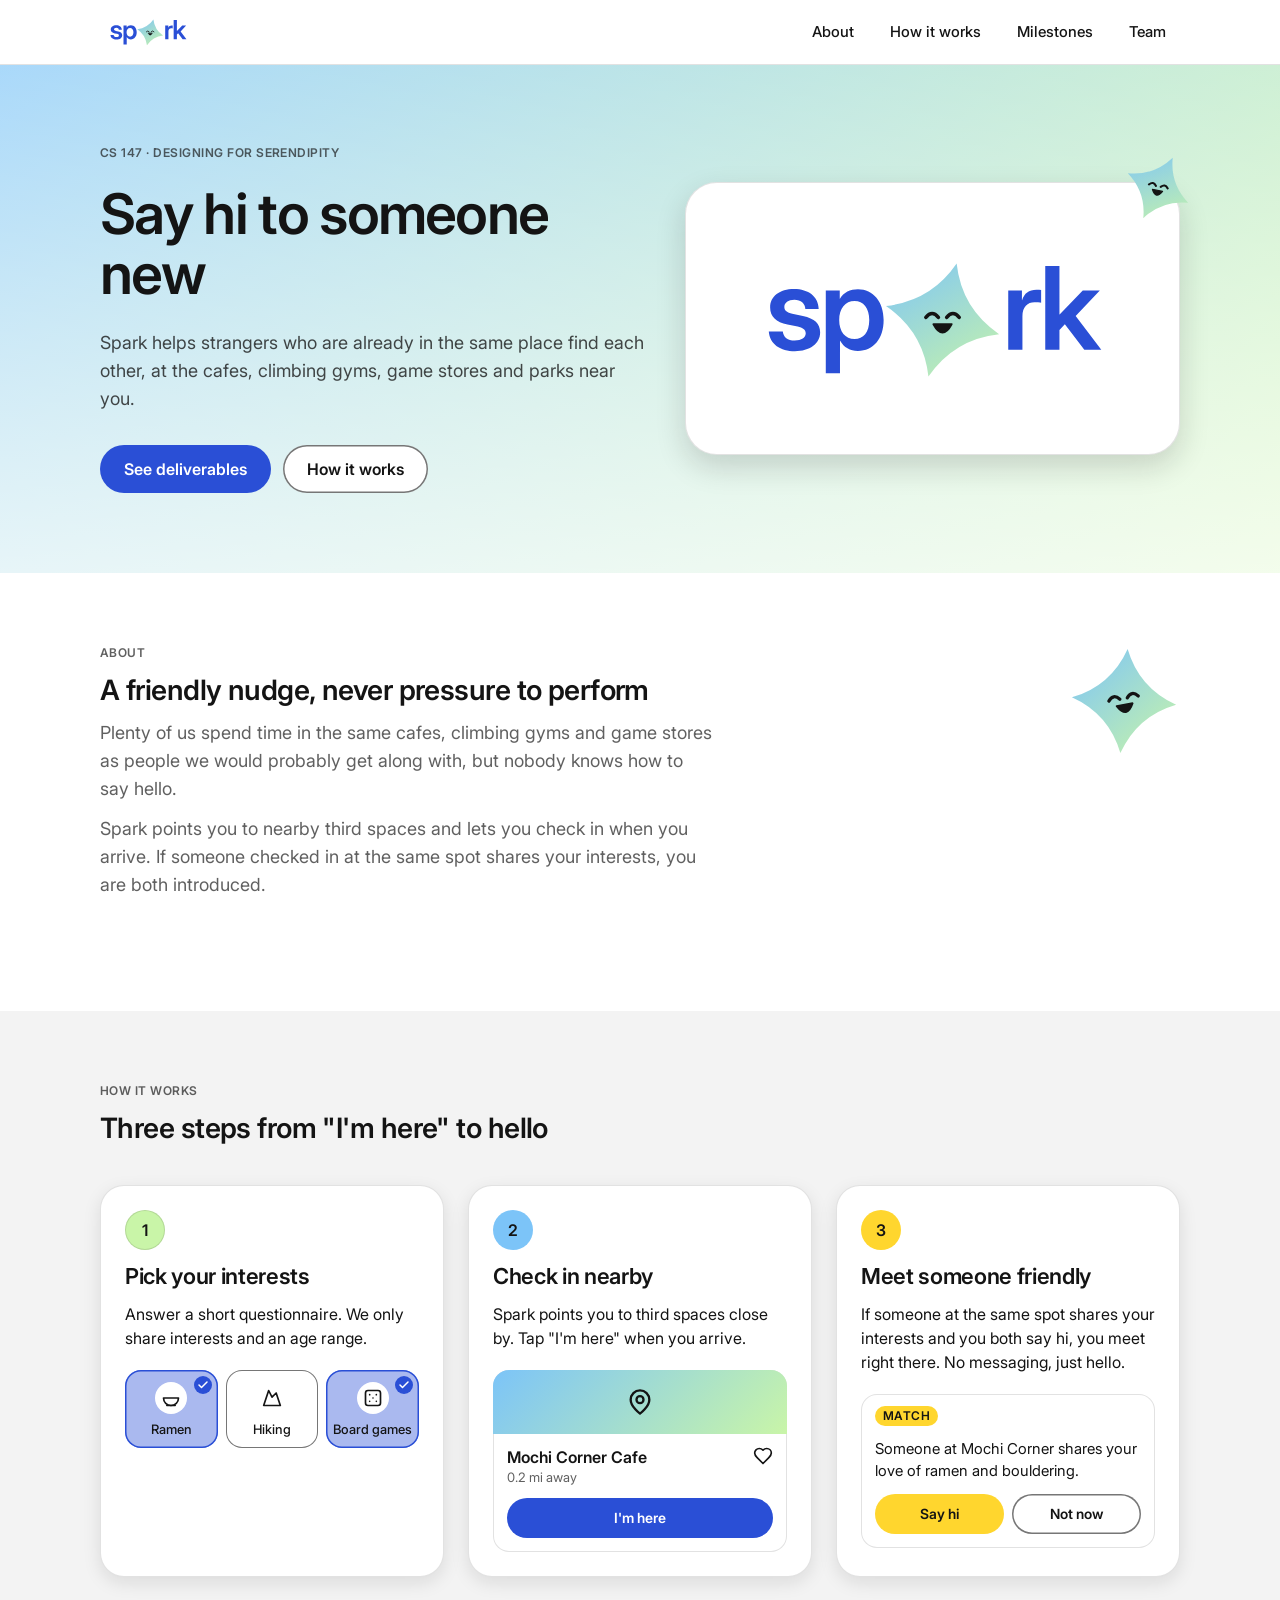
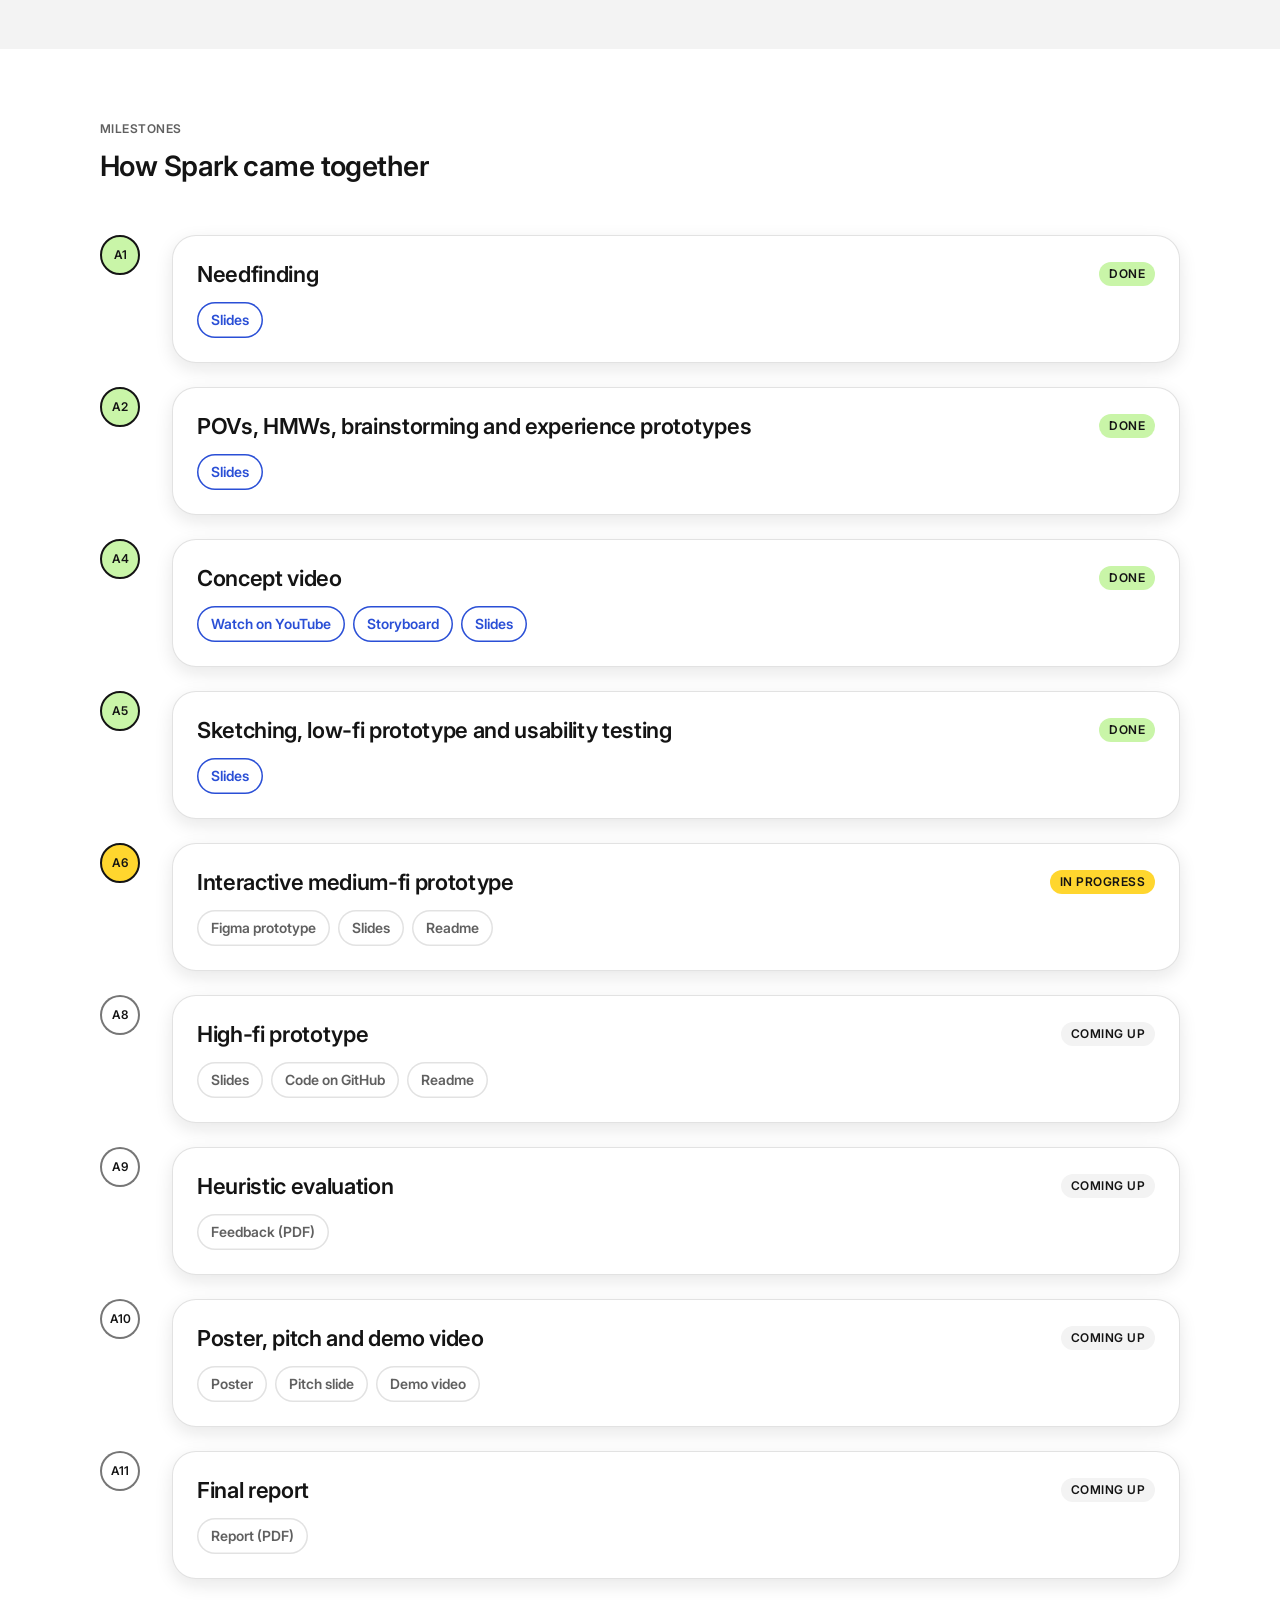
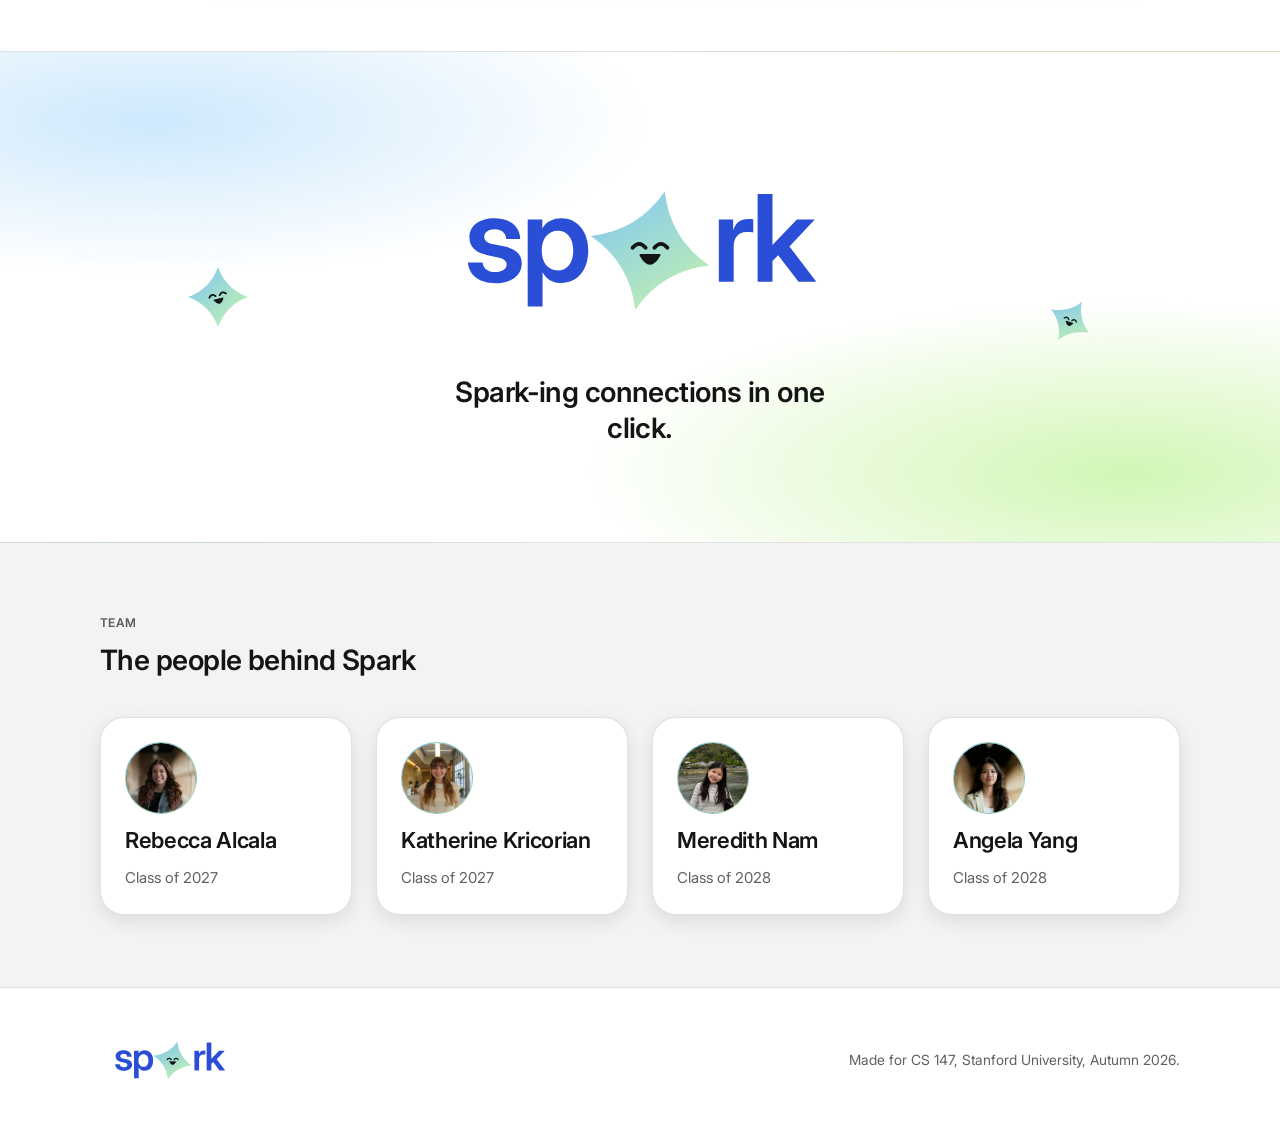
==== commit b242917f: "Link assignment slides, storyboard and concept video; update milestone states Add A1/A2/A4/A5 slide " ====
--- a/index.html
+++ b/index.html
@@ -4,7 +4,7 @@
   <meta charset="utf-8">
   <meta name="viewport" content="width=device-width, initial-scale=1">
   <title>Spark</title>
-  <meta name="description" content="Spark helps strangers who are already in the same place find each other.">
+  <meta name="description" content="Spark helps people in third spaces find others of similar interests.">
   <link rel="icon" href="brand/logo/spark-mark-plain.svg" type="image/svg+xml">
   <link rel="stylesheet" href="brand/tokens.css">
   <link rel="stylesheet" href="brand/components/bundle.css">
@@ -65,7 +65,7 @@
         <p class="label">About</p>
         <h2>A friendly nudge, never pressure to perform</h2>
         <p class="lead">Plenty of us spend time in the same cafes, climbing gyms and game stores as people we would probably get along with, but nobody knows how to say hello.</p>
-        <p class="lead">Spark points you to nearby third spaces and lets you check in when you arrive. If someone checked in at the same spot shares your interests, you are both introduced. You each see only interests and an age range. There is no messaging: if you both say hi, you meet right where you are, right away.</p>
+        <p class="lead">Spark points you to nearby third spaces and lets you check in when you arrive. If someone checked in at the same spot shares your interests, you are both introduced.</p>
       </div>
     </div>
   </section>
@@ -138,7 +138,7 @@
       <div class="section-head">
         <p class="label">Milestones</p>
         <h2>How Spark came together</h2>
-        <p class="lead">Every phase of the project, with the reports, slides and prototypes from each one.</p>
+        <p class="lead"></p>
       </div>
 
       <!-- To add a milestone: copy one <li> block, change the class (done / now / blank),
@@ -151,9 +151,7 @@
           <div class="dot">A1</div>
           <div class="card">
             <div class="milestone-top"><h3>Needfinding</h3><span class="badge done">Done</span></div>
-            <p class="label">TODO date</p>
-            <p>TODO: one or two sentences on what you did and learned.</p>
-            <div class="links"><a class="chip soon" href="#milestones">Slides</a></div>
+            <div class="links"><a class="chip" href="docs/assignment-1-slides.pdf">Slides</a></div>
           </div>
         </li>
 
@@ -161,38 +159,30 @@
           <div class="dot">A2</div>
           <div class="card">
             <div class="milestone-top"><h3>POVs, HMWs, brainstorming and experience prototypes</h3><span class="badge done">Done</span></div>
-            <p class="label">TODO date</p>
-            <p>TODO: one or two sentences on what you did and learned.</p>
-            <div class="links"><a class="chip soon" href="#milestones">Slides</a></div>
+            <div class="links"><a class="chip" href="docs/assignment-2-slides.pdf">Slides</a></div>
+          </div>
+        </li>
+
+        <li class="milestone done">
+          <div class="dot">A4</div>
+          <div class="card">
+            <div class="milestone-top"><h3>Concept video</h3><span class="badge done">Done</span></div>
+            <div class="links"><a class="chip" href="https://www.youtube.com/watch?v=qs0WNObXb7Q">Watch on YouTube</a><a class="chip" href="docs/storyboard.pdf">Storyboard</a><a class="chip" href="docs/assignment-4-slides.pdf">Slides</a></div>
+          </div>
+        </li>
+
+        <li class="milestone done">
+          <div class="dot">A5</div>
+          <div class="card">
+            <div class="milestone-top"><h3>Sketching, low-fi prototype and usability testing</h3><span class="badge done">Done</span></div>
+            <div class="links"><a class="chip" href="docs/assignment-5-slides.pdf">Slides</a></div>
           </div>
         </li>
 
         <li class="milestone now">
-          <div class="dot">A4</div>
-          <div class="card">
-            <div class="milestone-top"><h3>Concept video</h3><span class="badge now">In progress</span></div>
-            <p class="label">TODO date</p>
-            <p>TODO: one or two sentences on what you did and learned.</p>
-            <div class="links"><a class="chip soon" href="#milestones">Watch on YouTube</a><a class="chip soon" href="#milestones">Download video</a><a class="chip soon" href="#milestones">Storyboard</a><a class="chip soon" href="#milestones">Slides</a></div>
-          </div>
-        </li>
-
-        <li class="milestone ">
-          <div class="dot">A5</div>
-          <div class="card">
-            <div class="milestone-top"><h3>Sketching, low-fi prototype and usability testing</h3><span class="badge ">Coming up</span></div>
-            <p class="label">TODO date</p>
-            <p>TODO: one or two sentences on what you did and learned.</p>
-            <div class="links"><a class="chip soon" href="#milestones">Slides</a></div>
-          </div>
-        </li>
-
-        <li class="milestone ">
           <div class="dot">A6</div>
           <div class="card">
-            <div class="milestone-top"><h3>Interactive medium-fi prototype</h3><span class="badge ">Coming up</span></div>
-            <p class="label">TODO date</p>
-            <p>TODO: one or two sentences on what you did and learned.</p>
+            <div class="milestone-top"><h3>Interactive medium-fi prototype</h3><span class="badge now">In progress</span></div>
             <div class="links"><a class="chip soon" href="#milestones">Figma prototype</a><a class="chip soon" href="#milestones">Slides</a><a class="chip soon" href="#milestones">Readme</a></div>
           </div>
         </li>
@@ -201,8 +191,6 @@
           <div class="dot">A8</div>
           <div class="card">
             <div class="milestone-top"><h3>High-fi prototype</h3><span class="badge ">Coming up</span></div>
-            <p class="label">TODO date</p>
-            <p>TODO: one or two sentences on what you did and learned.</p>
             <div class="links"><a class="chip soon" href="#milestones">Slides</a><a class="chip soon" href="#milestones">Code on GitHub</a><a class="chip soon" href="#milestones">Readme</a></div>
           </div>
         </li>
@@ -211,8 +199,6 @@
           <div class="dot">A9</div>
           <div class="card">
             <div class="milestone-top"><h3>Heuristic evaluation</h3><span class="badge ">Coming up</span></div>
-            <p class="label">TODO date</p>
-            <p>TODO: one or two sentences on what you did and learned.</p>
             <div class="links"><a class="chip soon" href="#milestones">Feedback (PDF)</a></div>
           </div>
         </li>
@@ -221,8 +207,6 @@
           <div class="dot">A10</div>
           <div class="card">
             <div class="milestone-top"><h3>Poster, pitch and demo video</h3><span class="badge ">Coming up</span></div>
-            <p class="label">TODO date</p>
-            <p>TODO: one or two sentences on what you did and learned.</p>
             <div class="links"><a class="chip soon" href="#milestones">Poster</a><a class="chip soon" href="#milestones">Pitch slide</a><a class="chip soon" href="#milestones">Demo video</a></div>
           </div>
         </li>
@@ -231,8 +215,6 @@
           <div class="dot">A11</div>
           <div class="card">
             <div class="milestone-top"><h3>Final report</h3><span class="badge ">Coming up</span></div>
-            <p class="label">TODO date</p>
-            <p>TODO: one or two sentences on what you did and learned.</p>
             <div class="links"><a class="chip soon" href="#milestones">Report (PDF)</a></div>
           </div>
         </li>
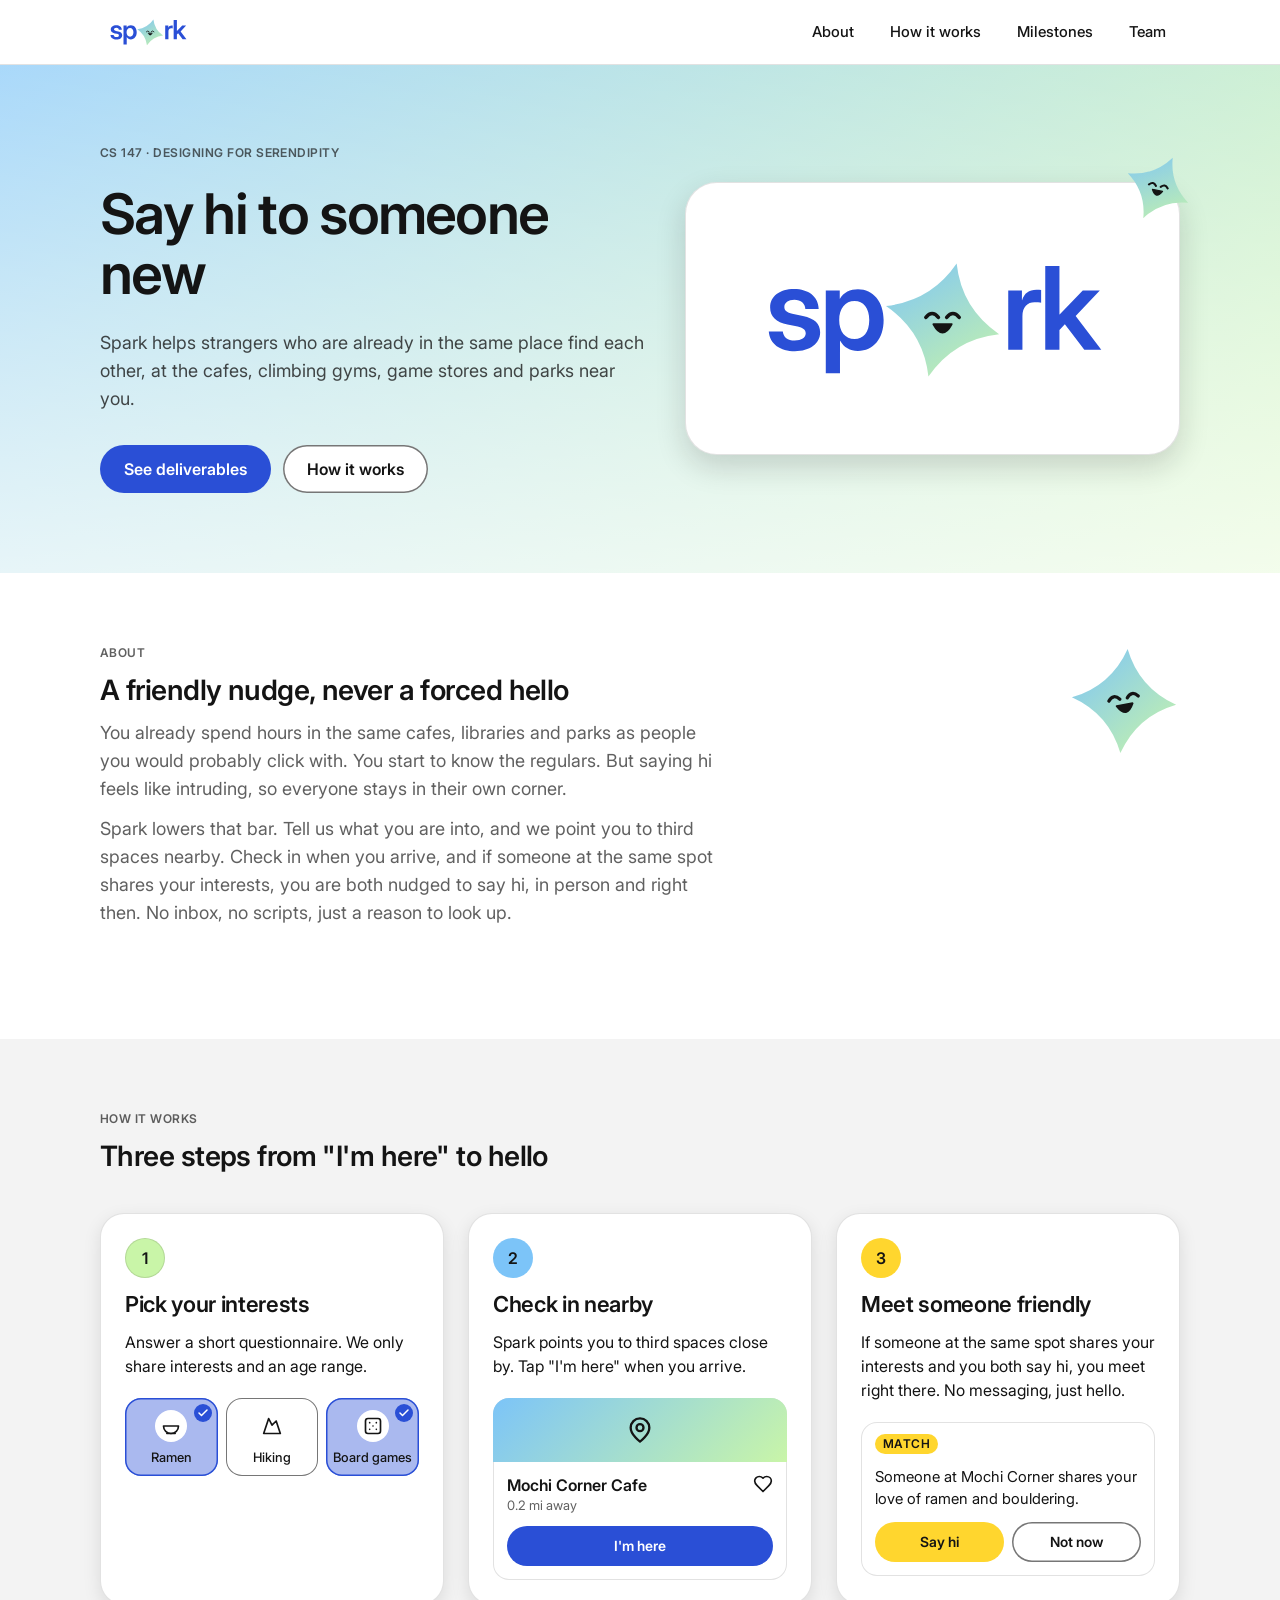
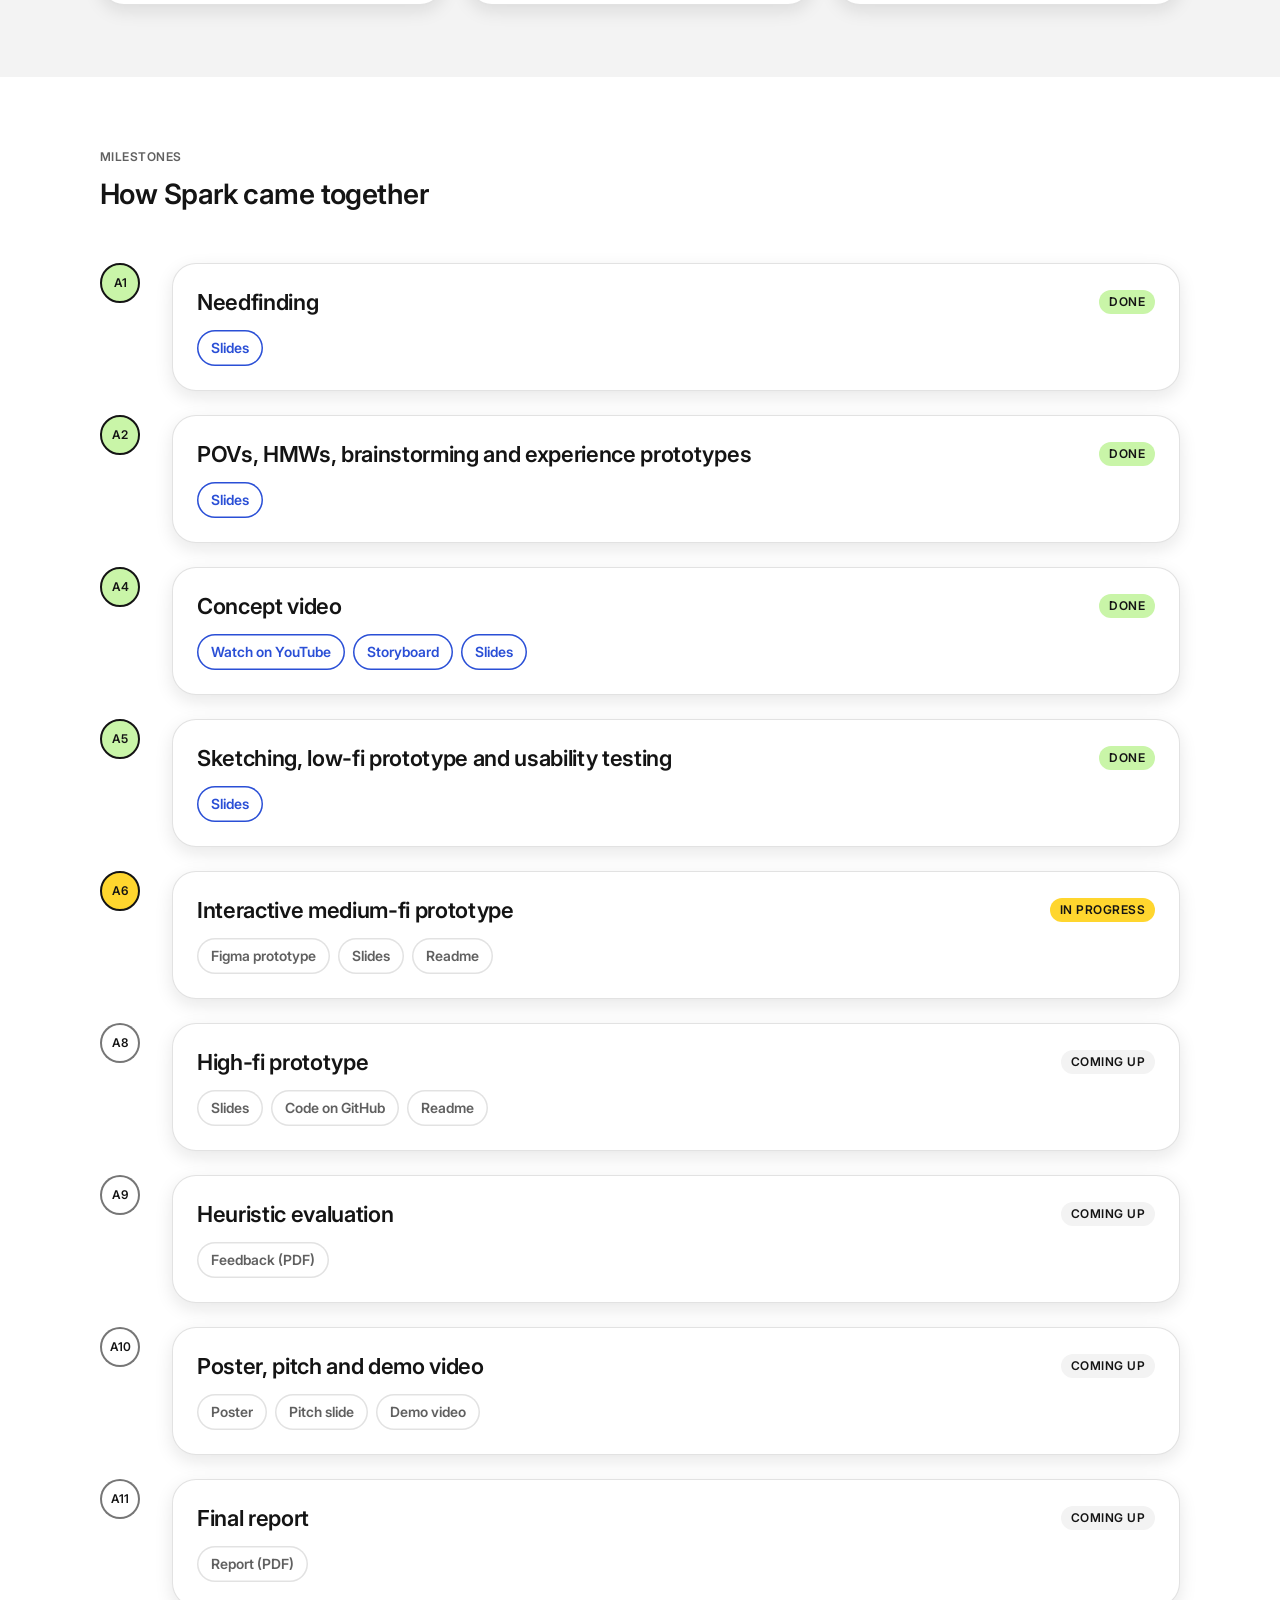
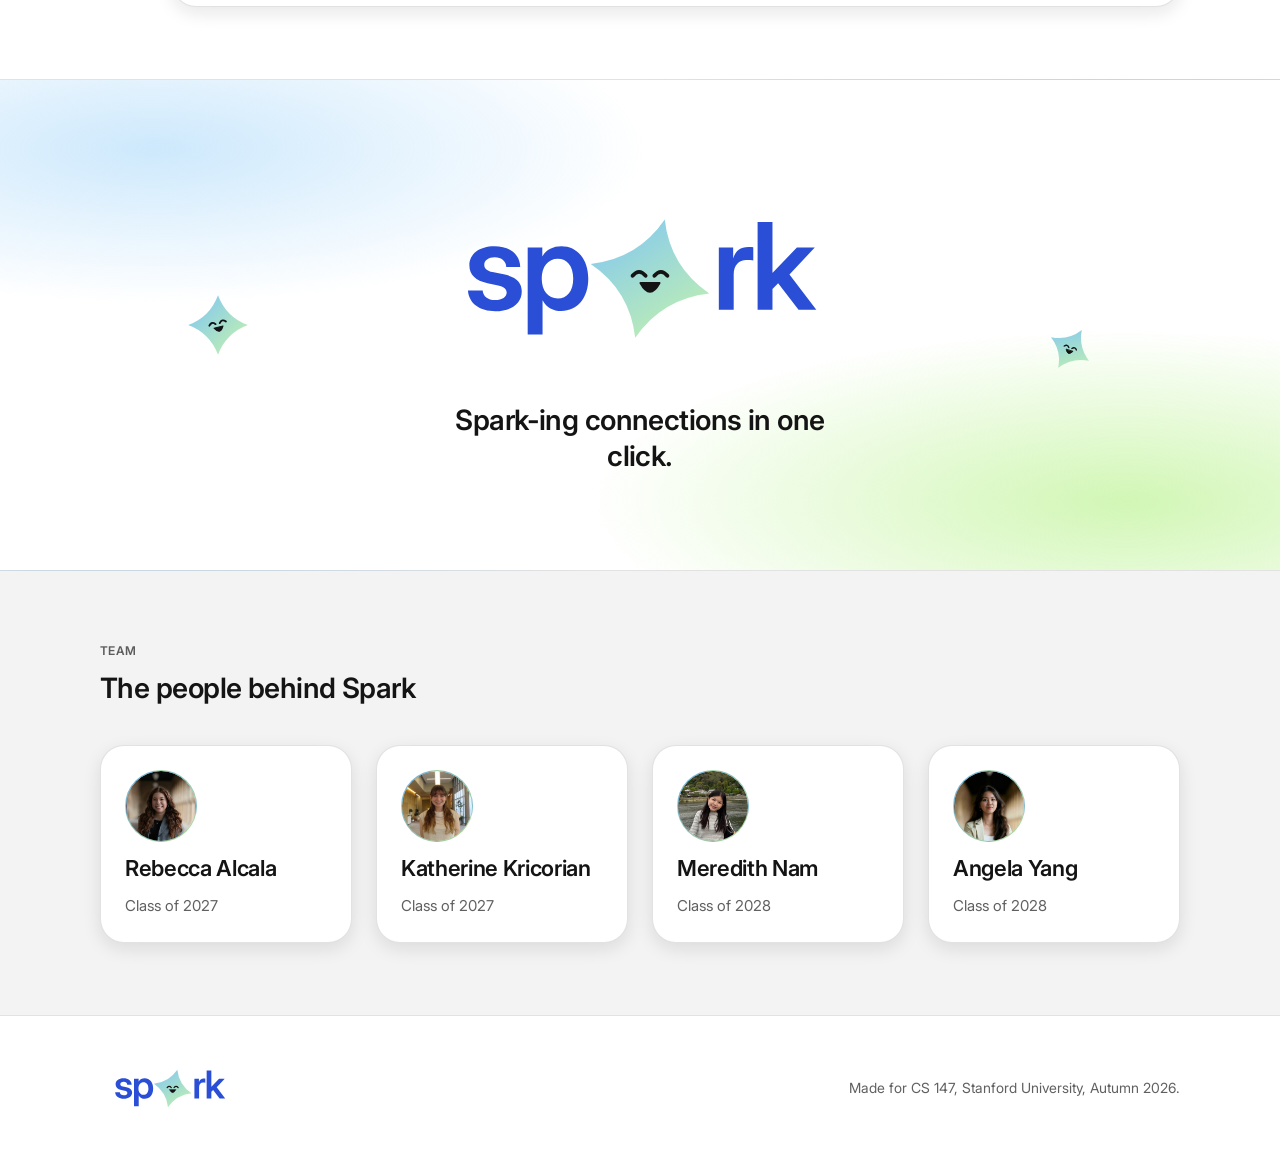
==== commit abd85ae4: "Shrink site to fit AFS quota and rewrite About copy The full site was ~44 MB and blew the Stanford A" ====
--- a/index.html
+++ b/index.html
@@ -63,9 +63,9 @@
       <img class="friend about-friend" src="brand/logo/spark-mark.svg" alt="" aria-hidden="true">
       <div class="section-head">
         <p class="label">About</p>
-        <h2>A friendly nudge, never pressure to perform</h2>
-        <p class="lead">Plenty of us spend time in the same cafes, climbing gyms and game stores as people we would probably get along with, but nobody knows how to say hello.</p>
-        <p class="lead">Spark points you to nearby third spaces and lets you check in when you arrive. If someone checked in at the same spot shares your interests, you are both introduced.</p>
+        <h2>A friendly nudge, never a forced hello</h2>
+        <p class="lead">You already spend hours in the same cafes, libraries and parks as people you would probably click with. You start to know the regulars. But saying hi feels like intruding, so everyone stays in their own corner.</p>
+        <p class="lead">Spark lowers that bar. Tell us what you are into, and we point you to third spaces nearby. Check in when you arrive, and if someone at the same spot shares your interests, you are both nudged to say hi, in person and right then. No inbox, no scripts, just a reason to look up.</p>
       </div>
     </div>
   </section>
@@ -243,10 +243,10 @@
       <!-- Copy a .person card per teammate. For a photo, replace the initial with
            <img src="assets/teamphotos/name.jpg" alt="Name"> inside .avatar -->
       <div class="team">
-        <div class="card person"><div class="avatar"><img src="assets/teamphotos/rebecca.png" alt="Rebecca Alcala"></div><h3>Rebecca Alcala</h3><p class="role">Class of 2027</p></div>
-        <div class="card person"><div class="avatar"><img src="assets/teamphotos/katherine.png" alt="Katherine Kricorian"></div><h3>Katherine Kricorian</h3><p class="role">Class of 2027</p></div>
-        <div class="card person"><div class="avatar"><img src="assets/teamphotos/meredith.png" alt="Meredith Nam"></div><h3>Meredith Nam</h3><p class="role">Class of 2028</p></div>
-        <div class="card person"><div class="avatar"><img src="assets/teamphotos/angela.png" alt="Angela Yang"></div><h3>Angela Yang</h3><p class="role">Class of 2028</p></div>
+        <div class="card person"><div class="avatar"><img src="assets/teamphotos/rebecca.jpg" alt="Rebecca Alcala"></div><h3>Rebecca Alcala</h3><p class="role">Class of 2027</p></div>
+        <div class="card person"><div class="avatar"><img src="assets/teamphotos/katherine.jpg" alt="Katherine Kricorian"></div><h3>Katherine Kricorian</h3><p class="role">Class of 2027</p></div>
+        <div class="card person"><div class="avatar"><img src="assets/teamphotos/meredith.jpg" alt="Meredith Nam"></div><h3>Meredith Nam</h3><p class="role">Class of 2028</p></div>
+        <div class="card person"><div class="avatar"><img src="assets/teamphotos/angela.jpg" alt="Angela Yang"></div><h3>Angela Yang</h3><p class="role">Class of 2028</p></div>
       </div>
     </div>
   </section>
